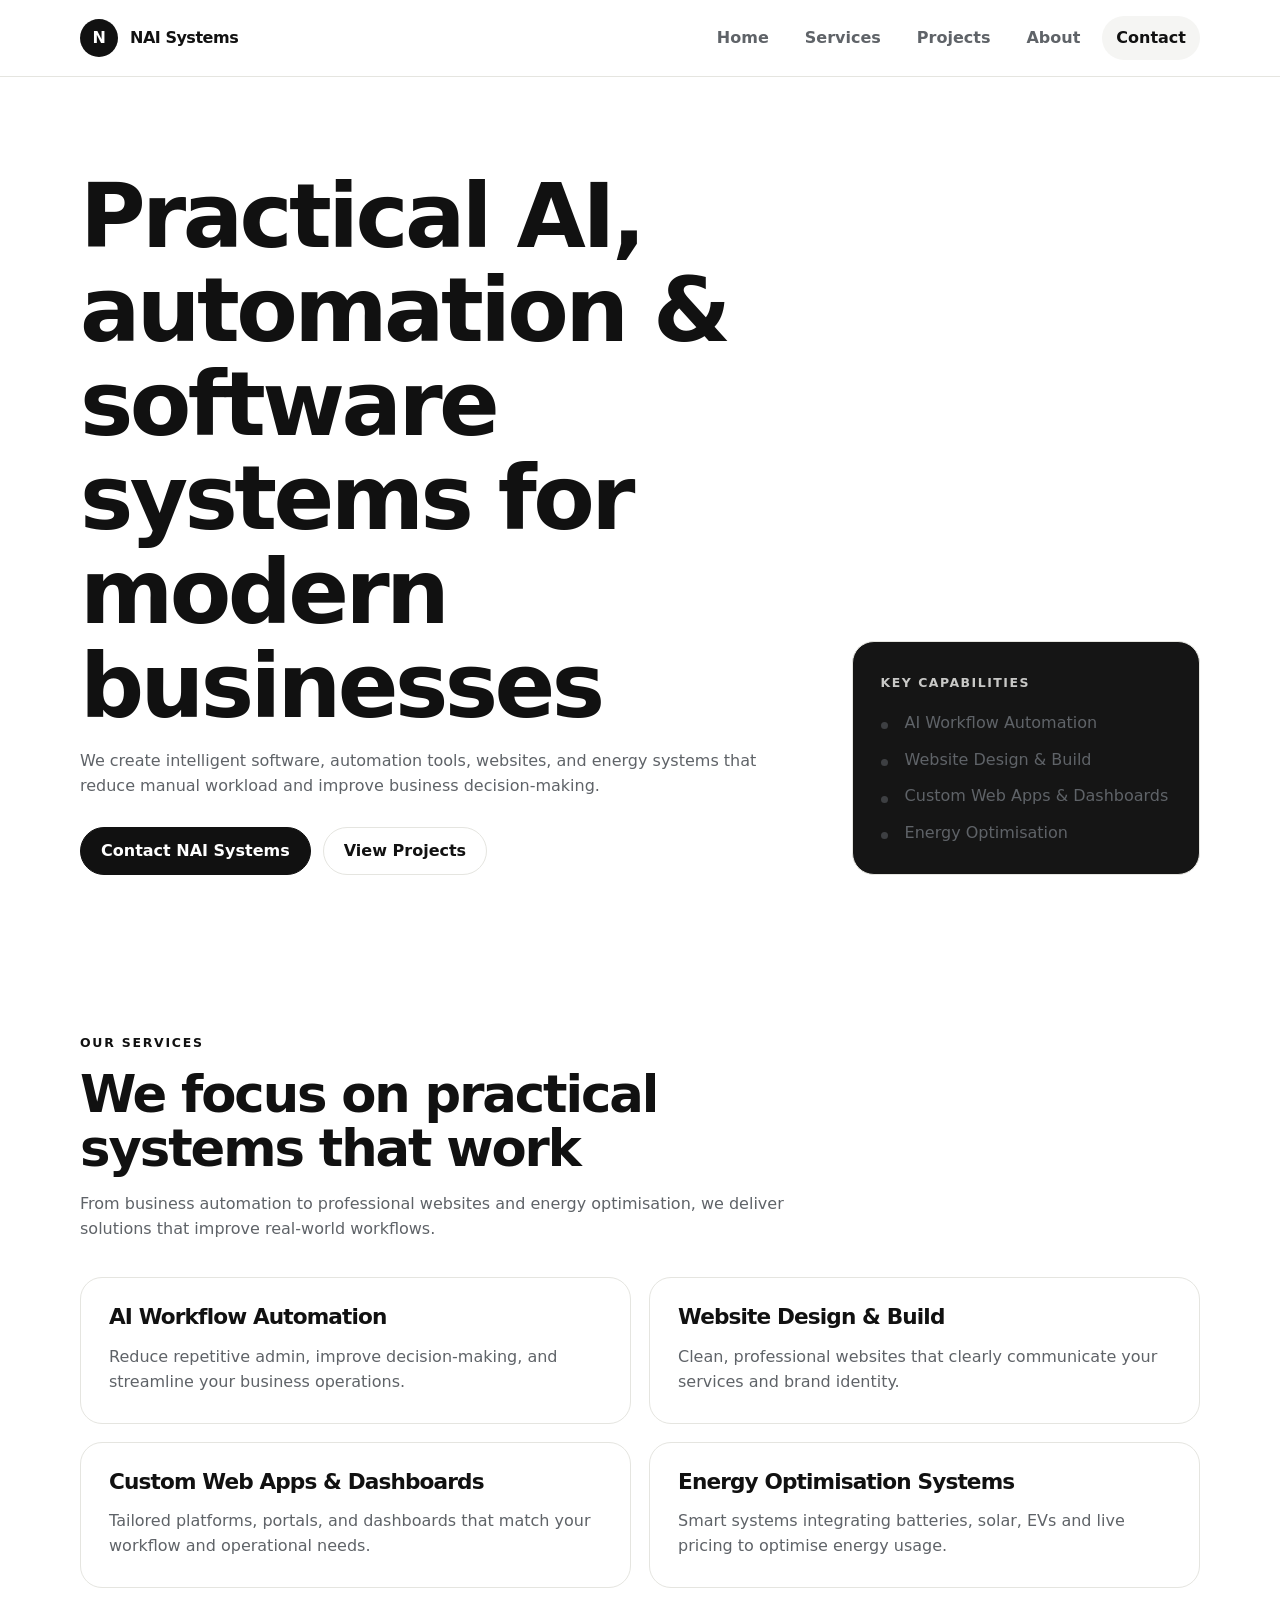
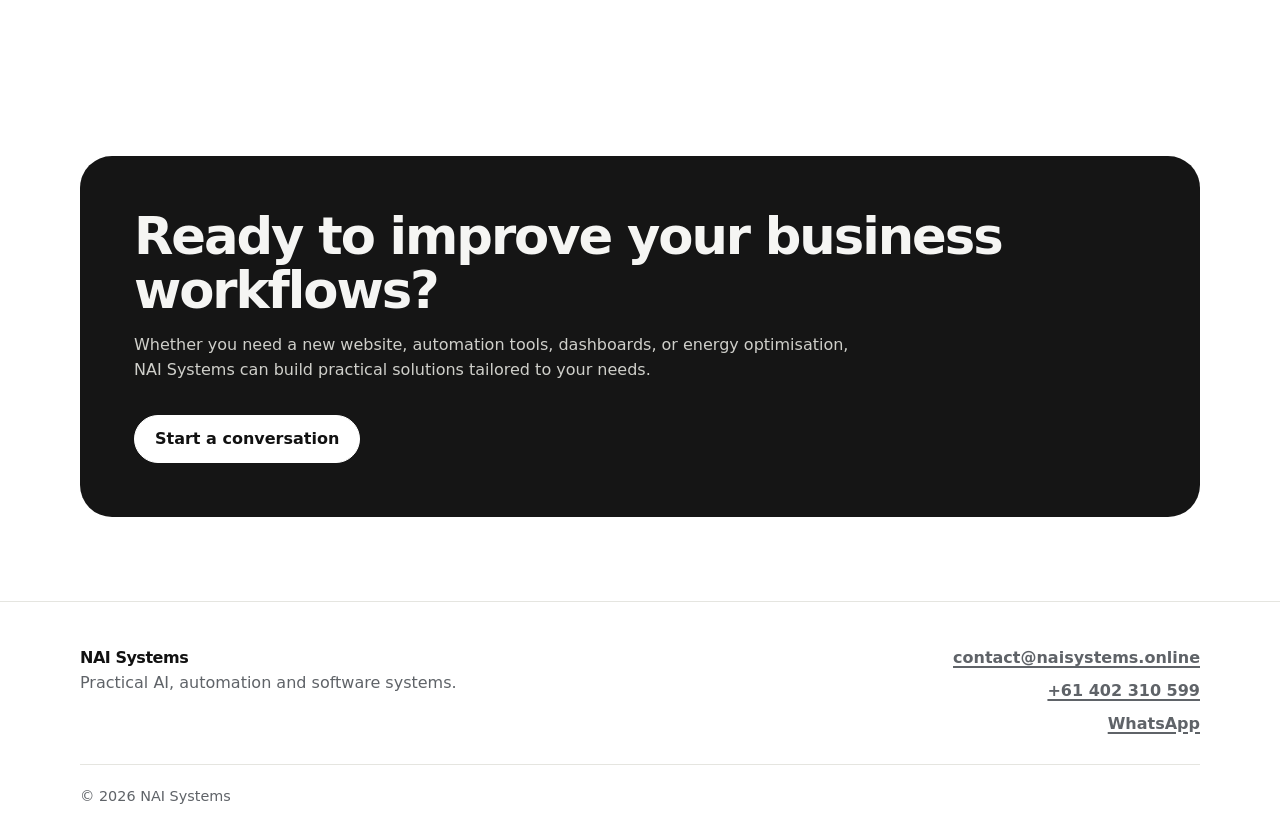
==== index.html @ bb208ed7 "Fix mobile nav and homepage layout polish" ====
<!doctype html>
<html lang="en">
<head>
  <meta charset="utf-8">
  <meta name="viewport" content="width=device-width, initial-scale=1">
  <title>NAI Systems | Practical AI, Automation & Software</title>
  <meta name="description" content="NAI Systems builds practical AI, automation, websites, software and energy systems for modern businesses.">
  <link rel="stylesheet" href="css/styles.css">
</head>
<body>
<header class="site-header">
  <div class="container nav-wrap">
    <a class="brand" href="index.html" aria-label="NAI Systems home">
      <span class="brand-mark">N</span>
      <span class="brand-text">NAI Systems</span>
    </a>

    <button class="nav-toggle" aria-label="Toggle navigation" onclick="document.body.classList.toggle('nav-open')">
      <span></span><span></span><span></span>
    </button>

    <nav class="site-nav" aria-label="Primary navigation">
      <a href="index.html">Home</a>
      <a href="services.html">Services</a>
      <a href="projects.html">Projects</a>
      <a href="about.html">About</a>
      <a class="nav-cta" href="contact.html">Contact</a>
    </nav>
  </div>
</header>

<main>
  <!-- Hero Section -->
  <section class="hero">
    <div class="container hero-grid">
      <div class="hero-copy">
        <h1>Practical AI, automation & software systems for modern businesses</h1>
        <p>We create intelligent software, automation tools, websites, and energy systems that reduce manual workload and improve business decision-making.</p>
        <div class="hero-actions">
          <a class="button primary" href="contact.html">Contact NAI Systems</a>
          <a class="button secondary" href="projects.html">View Projects</a>
        </div>
      </div>
      <div class="hero-panel">
        <p class="panel-label">Key Capabilities</p>
        <ul class="signal-list">
          <li>AI Workflow Automation</li>
          <li>Website Design & Build</li>
          <li>Custom Web Apps & Dashboards</li>
          <li>Energy Optimisation</li>
        </ul>
      </div>
    </div>
  </section>

  <!-- Services Preview -->
  <section class="section">
    <div class="container">
      <div class="section-heading">
        <p class="eyebrow">Our Services</p>
        <h2>We focus on practical systems that work</h2>
        <p>From business automation to professional websites and energy optimisation, we deliver solutions that improve real-world workflows.</p>
      </div>

      <div class="card-grid home-services-grid">
        <article class="card">
          <h3>AI Workflow Automation</h3>
          <p>Reduce repetitive admin, improve decision-making, and streamline your business operations.</p>
        </article>
        <article class="card">
          <h3>Website Design & Build</h3>
          <p>Clean, professional websites that clearly communicate your services and brand identity.</p>
        </article>
        <article class="card">
          <h3>Custom Web Apps & Dashboards</h3>
          <p>Tailored platforms, portals, and dashboards that match your workflow and operational needs.</p>
        </article>
        <article class="card">
          <h3>Energy Optimisation Systems</h3>
          <p>Smart systems integrating batteries, solar, EVs and live pricing to optimise energy usage.</p>
        </article>
      </div>
    </div>
  </section>

  <!-- Call to Action -->
  <section class="cta">
    <div class="container cta-box">
      <h2>Ready to improve your business workflows?</h2>
      <p>Whether you need a new website, automation tools, dashboards, or energy optimisation, NAI Systems can build practical solutions tailored to your needs.</p>
      <a class="button primary" href="contact.html">Start a conversation</a>
    </div>
  </section>
</main>

<footer class="site-footer">
  <div class="container footer-grid">
    <div>
      <a class="footer-brand" href="index.html">NAI Systems</a>
      <p>Practical AI, automation and software systems.</p>
    </div>
    <div class="footer-links">
      <a href="mailto:contact@naisystems.online">contact@naisystems.online</a>
      <a href="tel:+61402310599">+61 402 310 599</a>
      <a href="https://wa.me/61402310599">WhatsApp</a>
    </div>
  </div>
  <div class="container footer-bottom">
    <span>© 2026 NAI Systems</span>
  </div>
</footer>
<script>
  document.addEventListener('click', function(event) {
    if (!event.target.closest('.site-header')) {
      document.body.classList.remove('nav-open');
    }
  });
</script>
</body>
</html>
---- css/styles.css ----
/* NAI Systems basic static website */

:root {
  --bg: #ffffff;
  --text: #111111;
  --muted: #5f6368;
  --soft: #f5f5f3;
  --line: #e5e5e0;
  --panel: #151515;
  --panel-text: #f5f5f3;
  --max: 1120px;
  --radius: 22px;
}

* {
  box-sizing: border-box;
}

html {
  scroll-behavior: smooth;
}

body {
  margin: 0;
  font-family: Inter, ui-sans-serif, system-ui, -apple-system, BlinkMacSystemFont, "Segoe UI", Arial, sans-serif;
  background: var(--bg);
  color: var(--text);
  line-height: 1.55;
}

a {
  color: inherit;
  text-decoration: none;
}

a:focus-visible,
button:focus-visible {
  outline: 3px solid var(--text);
  outline-offset: 3px;
}

p {
  margin: 0 0 1rem;
  color: var(--muted);
}

h1,
h2,
h3 {
  margin: 0 0 1rem;
  line-height: 1.05;
  letter-spacing: -0.04em;
}

h1 {
  font-size: clamp(2.65rem, 7vw, 5.6rem);
}

h2 {
  font-size: clamp(2rem, 4vw, 3.3rem);
}

h3 {
  font-size: 1.35rem;
}

ul,
ol {
  color: var(--muted);
}

.container {
  width: min(calc(100% - 40px), var(--max));
  margin: 0 auto;
}

.narrow {
  max-width: 850px;
}

.site-header {
  position: sticky;
  top: 0;
  z-index: 20;
  background: rgba(255, 255, 255, 0.86);
  backdrop-filter: blur(16px);
  border-bottom: 1px solid var(--line);
}

.nav-wrap {
  display: flex;
  min-height: 76px;
  align-items: center;
  justify-content: space-between;
  gap: 24px;
}

.brand,
.footer-brand {
  display: inline-flex;
  align-items: center;
  gap: 12px;
  font-weight: 750;
  letter-spacing: -0.03em;
}

.brand-mark {
  display: inline-grid;
  width: 38px;
  height: 38px;
  place-items: center;
  border-radius: 50%;
  background: #111;
  color: #fff;
  font-weight: 800;
}

.site-nav {
  display: flex;
  align-items: center;
  gap: 8px;
}

.site-nav a {
  padding: 10px 14px;
  color: var(--muted);
  font-weight: 600;
  border-radius: 999px;
}

.site-nav a:hover,
.site-nav .nav-cta {
  color: var(--text);
  background: var(--soft);
}

.nav-toggle {
  display: none;
  width: 44px;
  height: 44px;
  border: 1px solid var(--line);
  border-radius: 999px;
  background: #fff;
}

.nav-toggle span {
  display: block;
  width: 18px;
  height: 2px;
  margin: 4px auto;
  background: var(--text);
}

.hero {
  padding: 92px 0 74px;
}

.hero-grid {
  display: grid;
  grid-template-columns: minmax(0, 1.35fr) minmax(280px, 0.65fr);
  gap: 48px;
  align-items: end;
}

.hero-lead {
  max-width: 760px;
  font-size: clamp(1.1rem, 2vw, 1.35rem);
}

.eyebrow {
  margin-bottom: 1rem;
  color: var(--text);
  font-size: 0.78rem;
  font-weight: 800;
  letter-spacing: 0.14em;
  text-transform: uppercase;
}

.hero-actions,
.contact-actions {
  display: flex;
  flex-wrap: wrap;
  gap: 12px;
  margin-top: 28px;
}

.button {
  display: inline-flex;
  min-height: 48px;
  align-items: center;
  justify-content: center;
  padding: 0 20px;
  border: 1px solid var(--line);
  border-radius: 999px;
  font-weight: 750;
}

.button.primary {
  background: var(--text);
  color: #fff;
  border-color: var(--text);
}

.button.secondary {
  background: #fff;
  color: var(--text);
}

.hero-panel,
.contact-card,
.project-card,
.card {
  border: 1px solid var(--line);
  border-radius: var(--radius);
  background: #fff;
}

.hero-panel {
  padding: 28px;
  background: var(--panel);
  color: var(--panel-text);
}

.panel-label,
.tag {
  display: inline-flex;
  margin-bottom: 18px;
  color: inherit;
  font-size: 0.78rem;
  font-weight: 800;
  letter-spacing: 0.12em;
  text-transform: uppercase;
  opacity: 0.8;
}

.signal-list {
  display: grid;
  gap: 12px;
  margin: 0;
  padding: 0;
  list-style: none;
}

.signal-list li {
  position: relative;
  padding-left: 24px;
}

.signal-list li::before {
  content: "";
  position: absolute;
  top: 0.7em;
  left: 0;
  width: 7px;
  height: 7px;
  border-radius: 999px;
  background: currentColor;
  opacity: 0.55;
}

.section {
  padding: 84px 0;
}

.section.muted {
  background: var(--soft);
}

.section-heading {
  max-width: 760px;
  margin-bottom: 36px;
}

.card-grid {
  display: grid;
  gap: 18px;
}

.card-grid.three {
  grid-template-columns: repeat(3, minmax(0, 1fr));
}

.home-services-grid {
  grid-template-columns: repeat(2, minmax(0, 1fr));
}

.card {
  padding: 28px;
}

.card p {
  margin-bottom: 0;
}

.split {
  display: grid;
  grid-template-columns: minmax(0, 0.85fr) minmax(0, 1.15fr);
  gap: 56px;
  align-items: start;
}

.cta {
  padding: 84px 0;
}

.cta-box {
  padding: 54px;
  border-radius: calc(var(--radius) + 10px);
  background: var(--panel);
  color: var(--panel-text);
}

.cta-box p {
  max-width: 720px;
  color: #cfcfca;
}

.cta-box .button.primary {
  margin-top: 16px;
  background: #fff;
  color: #111;
  border-color: #fff;
}

.page-hero {
  padding: 86px 0 56px;
  border-bottom: 1px solid var(--line);
}

.page-hero p {
  font-size: 1.15rem;
}

.service-list {
  display: grid;
  gap: 22px;
}

.service-item {
  display: grid;
  grid-template-columns: minmax(0, 0.9fr) minmax(0, 1.1fr);
  gap: 32px;
  padding: 34px 0;
  border-bottom: 1px solid var(--line);
}

.service-item:first-child {
  padding-top: 0;
}

.service-item ul {
  margin-top: 0;
}

.steps {
  display: grid;
  gap: 10px;
  margin-top: 26px;
  padding-left: 22px;
}

.project-grid,
.contact-grid {
  display: grid;
  grid-template-columns: repeat(2, minmax(0, 1fr));
  gap: 22px;
}

.project-card,
.contact-card {
  padding: 32px;
}

.project-card .tag {
  padding: 7px 10px;
  border: 1px solid var(--line);
  border-radius: 999px;
  color: var(--muted);
  opacity: 1;
}

.contact-list {
  display: grid;
  gap: 18px;
  margin: 30px 0 0;
}

.contact-list div {
  padding-top: 18px;
  border-top: 1px solid var(--line);
}

.contact-list dt {
  color: var(--muted);
  font-size: 0.85rem;
  font-weight: 800;
  text-transform: uppercase;
  letter-spacing: 0.08em;
}

.contact-list dd {
  margin: 4px 0 0;
  font-weight: 700;
}

.contact-list a,
.footer-links a {
  text-decoration: underline;
  text-decoration-thickness: 1.5px;
  text-underline-offset: 0.18em;
}

.contact-list a:hover,
.contact-list a:focus-visible,
.footer-links a:hover,
.footer-links a:focus-visible {
  color: var(--text);
}

.site-footer {
  padding: 44px 0 24px;
  border-top: 1px solid var(--line);
  background: #fff;
}

.footer-grid {
  display: flex;
  justify-content: space-between;
  gap: 28px;
}

.footer-links {
  display: grid;
  gap: 8px;
  text-align: right;
  color: var(--muted);
  font-weight: 650;
}

.footer-bottom {
  margin-top: 28px;
  padding-top: 20px;
  border-top: 1px solid var(--line);
  color: var(--muted);
  font-size: 0.9rem;
}

@media (max-width: 820px) {
  .nav-toggle {
    display: block;
  }

  .site-nav {
    position: absolute;
    top: 76px;
    left: 20px;
    right: 20px;
    display: none;
    flex-direction: column;
    align-items: stretch;
    padding: 14px;
    border: 1px solid var(--line);
    border-radius: 18px;
    background: #fff;
    box-shadow: 0 20px 60px rgba(0, 0, 0, 0.08);
  }

  .nav-open .site-nav {
    display: flex;
  }

  .hero {
    padding-top: 64px;
  }

  .hero-grid,
  .split,
  .service-item,
  .project-grid,
  .contact-grid {
    grid-template-columns: 1fr;
  }

  .card-grid.three {
    grid-template-columns: 1fr;
  }

  .home-services-grid {
    grid-template-columns: 1fr;
  }

  .section,
  .cta {
    padding: 58px 0;
  }

  .cta-box {
    padding: 34px 24px;
  }

  .footer-grid {
    flex-direction: column;
  }

  .footer-links {
    text-align: left;
  }
}

@media (max-width: 520px) {
  .container {
    width: min(calc(100% - 28px), var(--max));
  }

  .brand-text {
    font-size: 1rem;
  }

  .button {
    width: 100%;
  }

  .hero-actions,
  .contact-actions {
    width: 100%;
  }
}
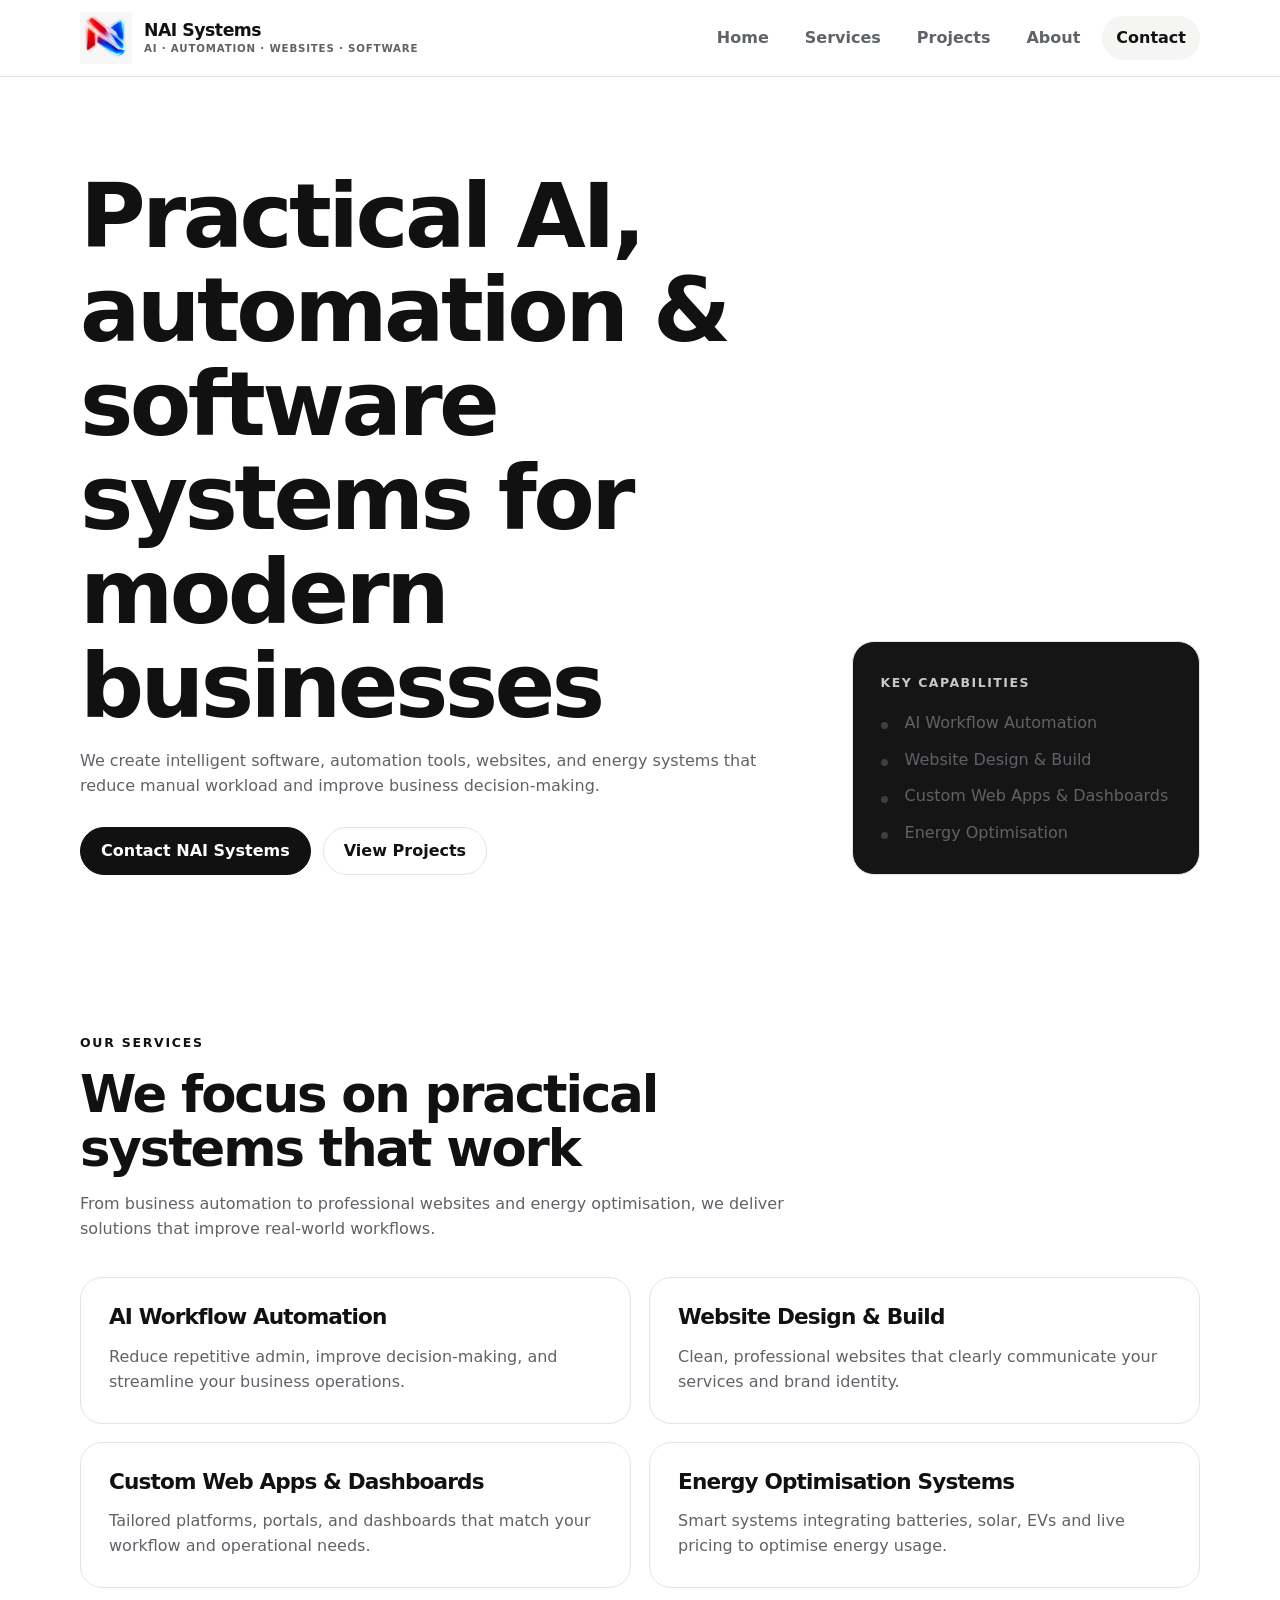
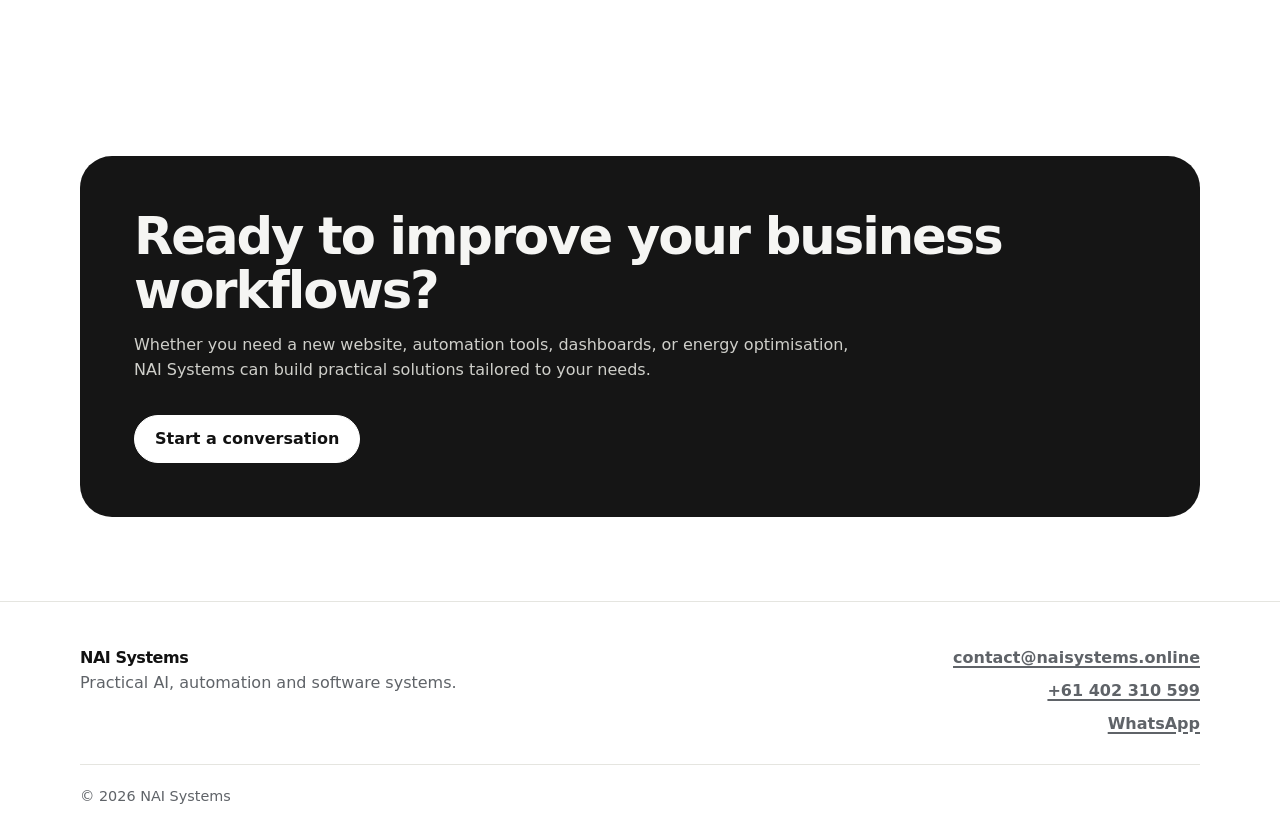
==== commit b82cf347: "Add real logo and site metadata assets" ====
--- a/index.html
+++ b/index.html
@@ -6,13 +6,23 @@
   <title>NAI Systems | Practical AI, Automation & Software</title>
   <meta name="description" content="NAI Systems builds practical AI, automation, websites, software and energy systems for modern businesses.">
   <link rel="stylesheet" href="css/styles.css">
+  <link rel="icon" href="assets/favicon.ico">
+  <link rel="apple-touch-icon" href="assets/apple-touch-icon.png">
+  <meta property="og:title" content="NAI Systems">
+  <meta property="og:description" content="Practical AI, automation, websites and software systems for modern businesses.">
+  <meta property="og:image" content="https://www.naisystems.online/assets/nai-social-preview-1200x630.png">
+  <meta property="og:url" content="https://www.naisystems.online">
+  <meta property="og:type" content="website">
 </head>
 <body>
 <header class="site-header">
   <div class="container nav-wrap">
     <a class="brand" href="index.html" aria-label="NAI Systems home">
-      <span class="brand-mark">N</span>
-      <span class="brand-text">NAI Systems</span>
+      <img class="brand-icon" src="assets/nai-logo-transparent.png" alt="">
+      <span class="brand-text-wrap">
+        <span class="brand-name">NAI Systems</span>
+        <span class="brand-tagline">AI · Automation · Websites · Software</span>
+      </span>
     </a>
 
     <button class="nav-toggle" aria-label="Toggle navigation" onclick="document.body.classList.toggle('nav-open')">
--- a/css/styles.css
+++ b/css/styles.css
@@ -100,19 +100,43 @@
   display: inline-flex;
   align-items: center;
   gap: 12px;
+  letter-spacing: -0.03em;
+}
+
+.brand {
+  flex-shrink: 0;
+}
+
+.brand-icon {
+  display: block;
+  width: 52px;
+  height: auto;
+  flex: 0 0 auto;
+}
+
+.brand-text-wrap {
+  display: flex;
+  flex-direction: column;
+  gap: 2px;
+}
+
+.brand-name {
+  font-size: 1.08rem;
+  font-weight: 800;
+  line-height: 1;
+}
+
+.brand-tagline {
+  color: var(--muted);
+  font-size: 0.64rem;
+  font-weight: 700;
+  letter-spacing: 0.08em;
+  line-height: 1.2;
+  text-transform: uppercase;
+}
+
+.footer-brand {
   font-weight: 750;
-  letter-spacing: -0.03em;
-}
-
-.brand-mark {
-  display: inline-grid;
-  width: 38px;
-  height: 38px;
-  place-items: center;
-  border-radius: 50%;
-  background: #111;
-  color: #fff;
-  font-weight: 800;
 }
 
 .site-nav {
@@ -512,8 +536,12 @@
     width: min(calc(100% - 28px), var(--max));
   }
 
-  .brand-text {
-    font-size: 1rem;
+  .brand-icon {
+    width: 44px;
+  }
+
+  .brand-tagline {
+    display: none;
   }
 
   .button {
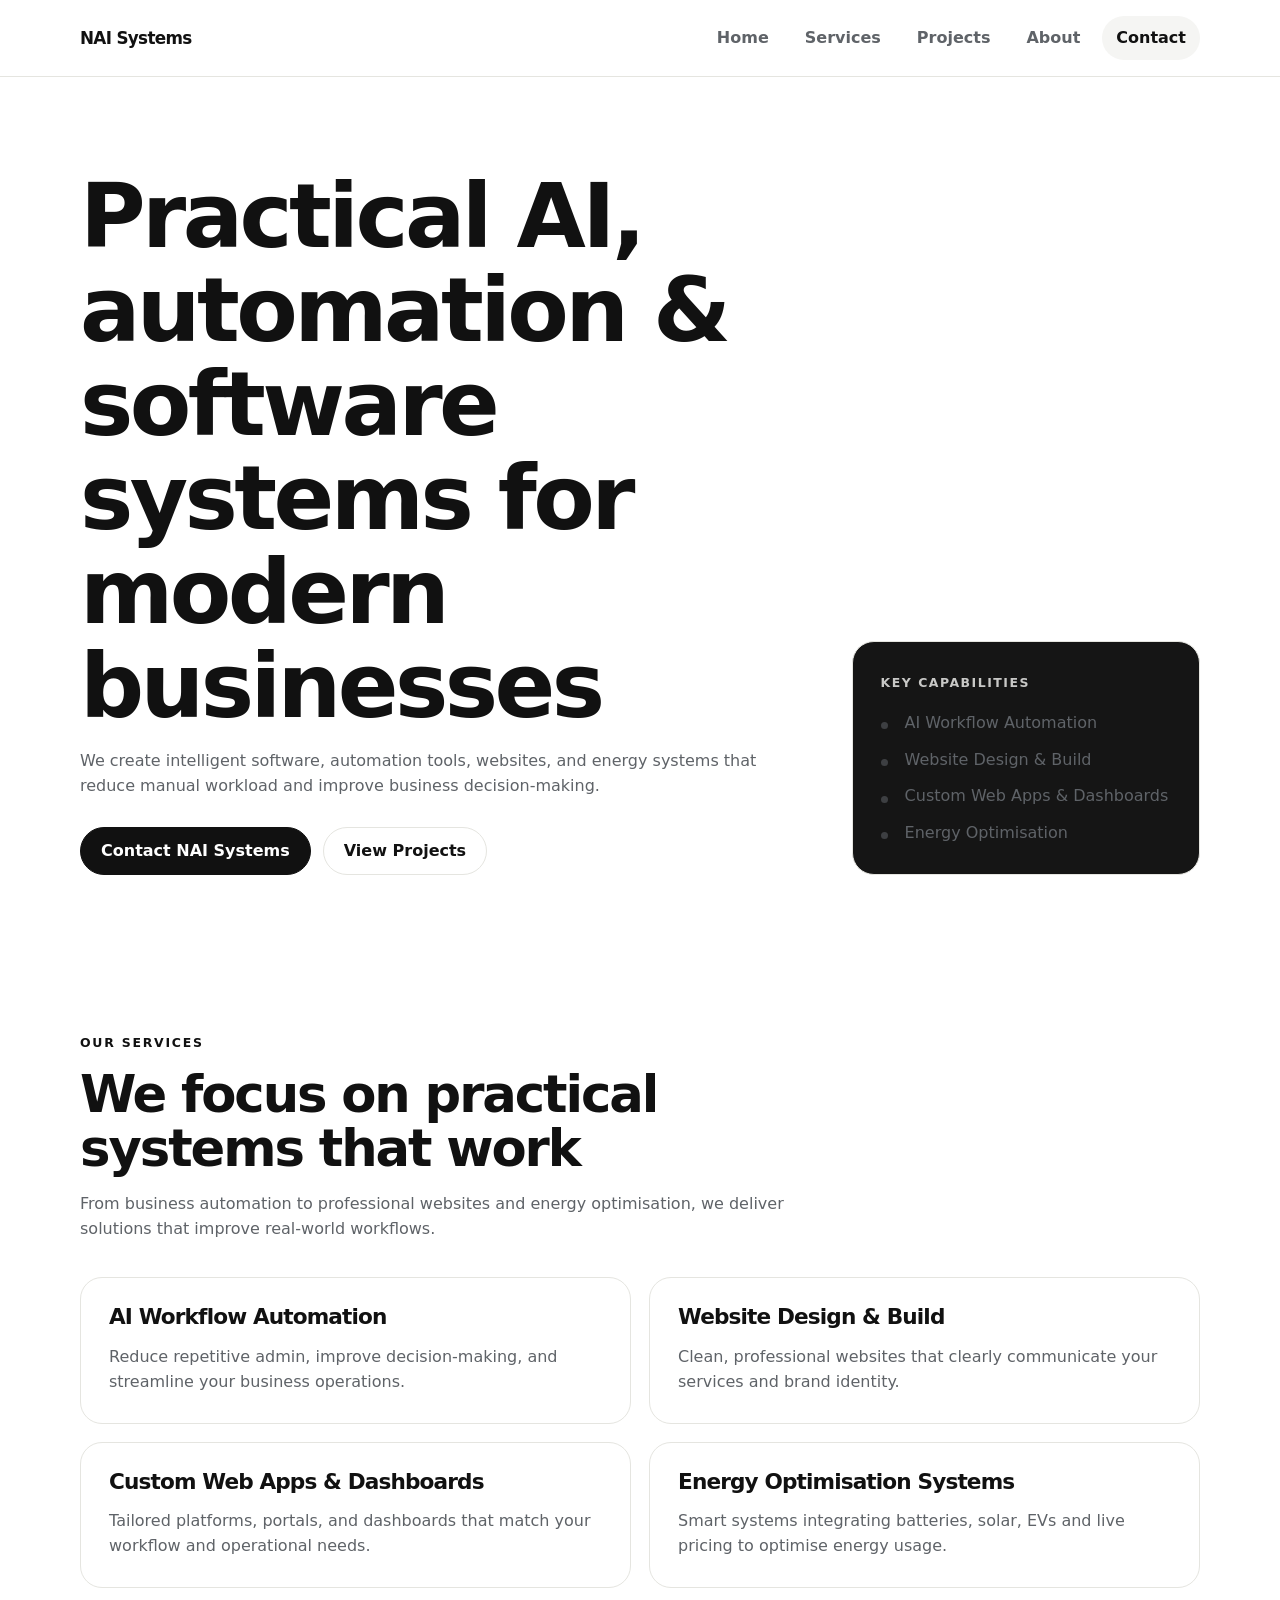
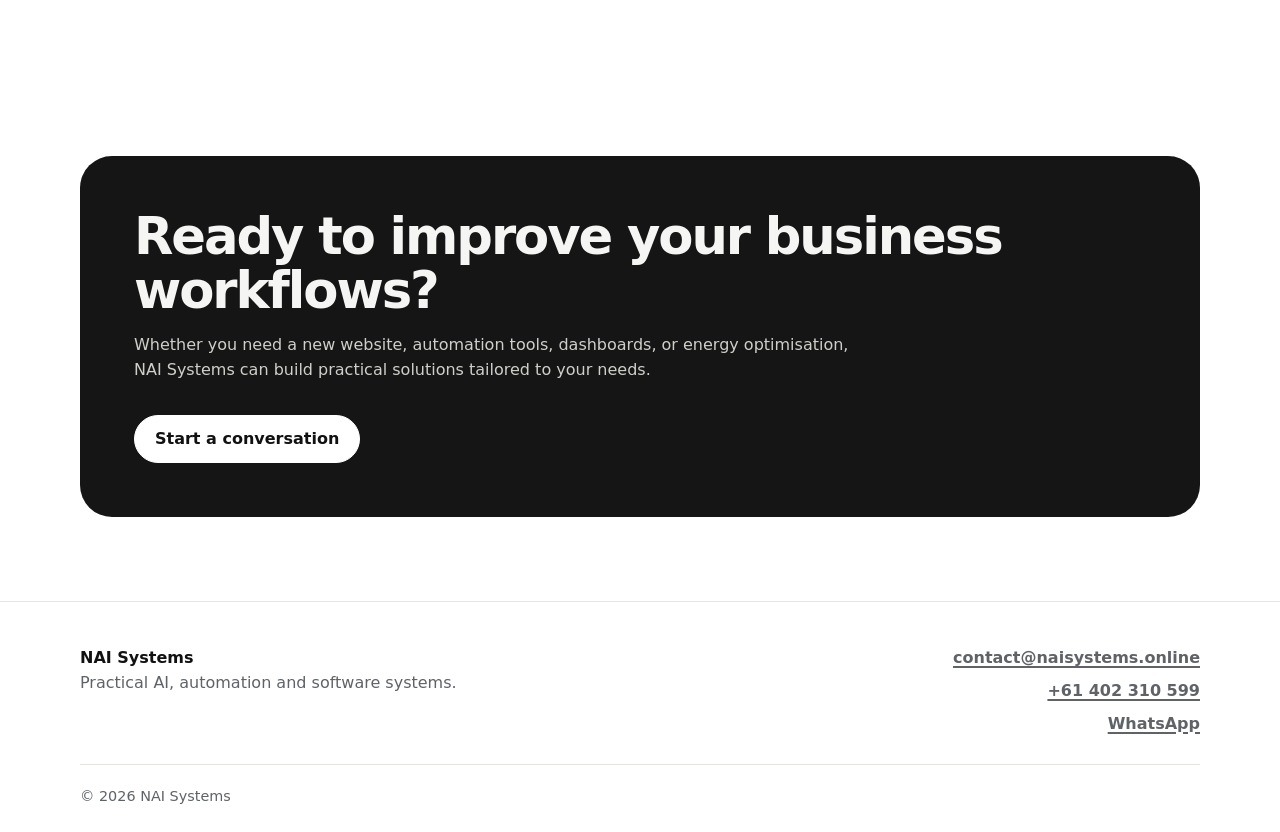
==== commit 7db89344: "Revert header to text-only brand" ====
--- a/index.html
+++ b/index.html
@@ -18,11 +18,7 @@
 <header class="site-header">
   <div class="container nav-wrap">
     <a class="brand" href="index.html" aria-label="NAI Systems home">
-      <img class="brand-icon" src="assets/nai-logo-transparent.png" alt="">
-      <span class="brand-text-wrap">
-        <span class="brand-name">NAI Systems</span>
-        <span class="brand-tagline">AI · Automation · Websites · Software</span>
-      </span>
+      <span class="brand-name">NAI Systems</span>
     </a>
 
     <button class="nav-toggle" aria-label="Toggle navigation" onclick="document.body.classList.toggle('nav-open')">
--- a/css/styles.css
+++ b/css/styles.css
@@ -100,39 +100,19 @@
   display: inline-flex;
   align-items: center;
   gap: 12px;
-  letter-spacing: -0.03em;
 }
 
 .brand {
-  flex-shrink: 0;
-}
-
-.brand-icon {
-  display: block;
-  width: 52px;
-  height: auto;
-  flex: 0 0 auto;
-}
-
-.brand-text-wrap {
-  display: flex;
-  flex-direction: column;
-  gap: 2px;
+  display: inline-flex;
+  align-items: center;
+  color: #111;
+  font-size: 1.05rem;
+  font-weight: 850;
+  letter-spacing: -0.04em;
 }
 
 .brand-name {
-  font-size: 1.08rem;
-  font-weight: 800;
-  line-height: 1;
-}
-
-.brand-tagline {
-  color: var(--muted);
-  font-size: 0.64rem;
-  font-weight: 700;
-  letter-spacing: 0.08em;
-  line-height: 1.2;
-  text-transform: uppercase;
+  white-space: nowrap;
 }
 
 .footer-brand {
@@ -536,14 +516,6 @@
     width: min(calc(100% - 28px), var(--max));
   }
 
-  .brand-icon {
-    width: 44px;
-  }
-
-  .brand-tagline {
-    display: none;
-  }
-
   .button {
     width: 100%;
   }
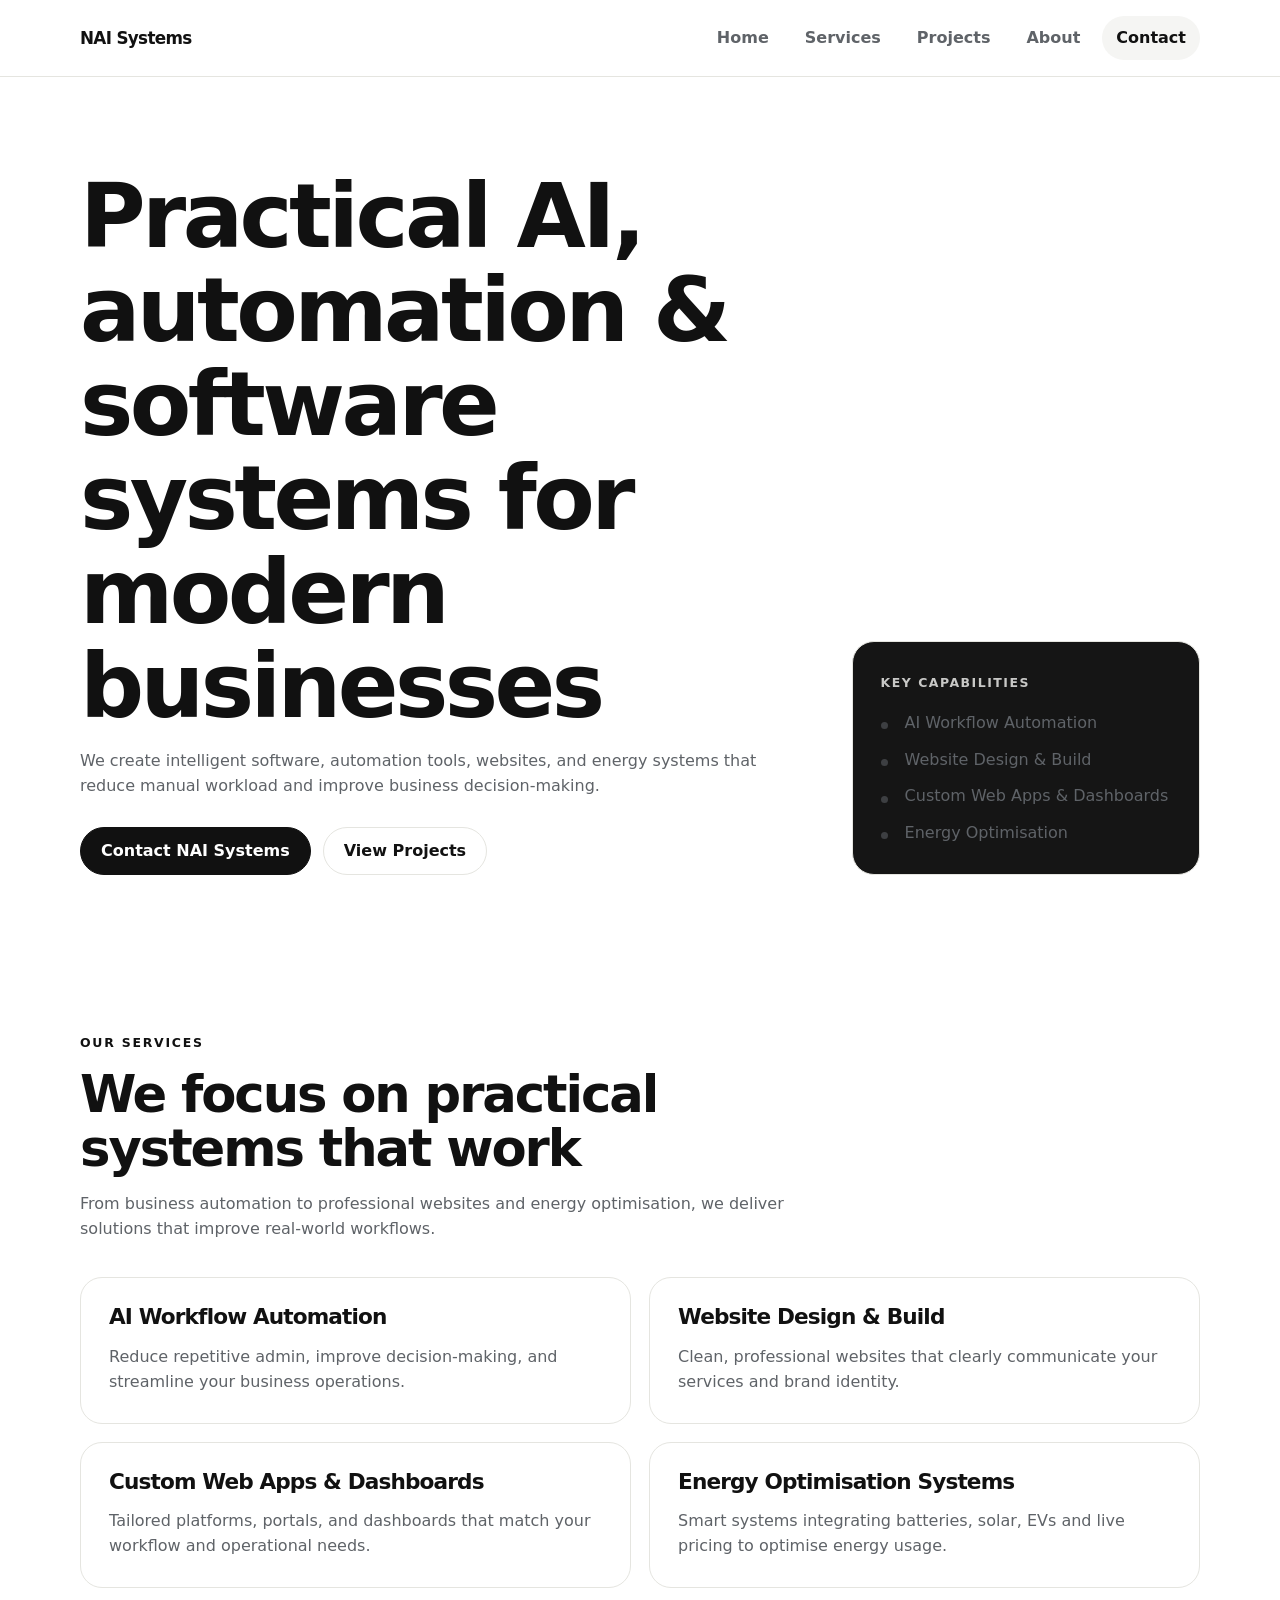
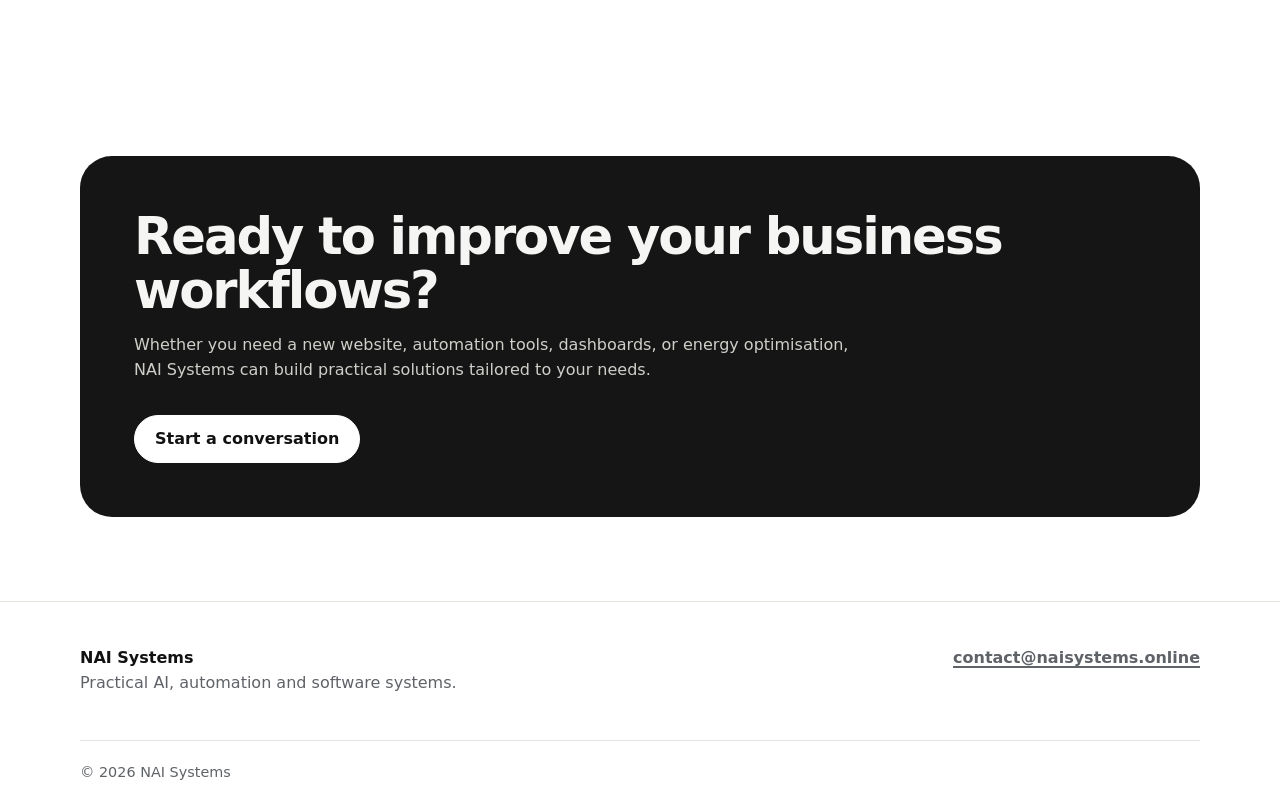
==== commit e504ccb6: "Remove phone and WhatsApp contact links" ====
--- a/index.html
+++ b/index.html
@@ -107,8 +107,6 @@
     </div>
     <div class="footer-links">
       <a href="mailto:contact@naisystems.online">contact@naisystems.online</a>
-      <a href="tel:+61402310599">+61 402 310 599</a>
-      <a href="https://wa.me/61402310599">WhatsApp</a>
     </div>
   </div>
   <div class="container footer-bottom">
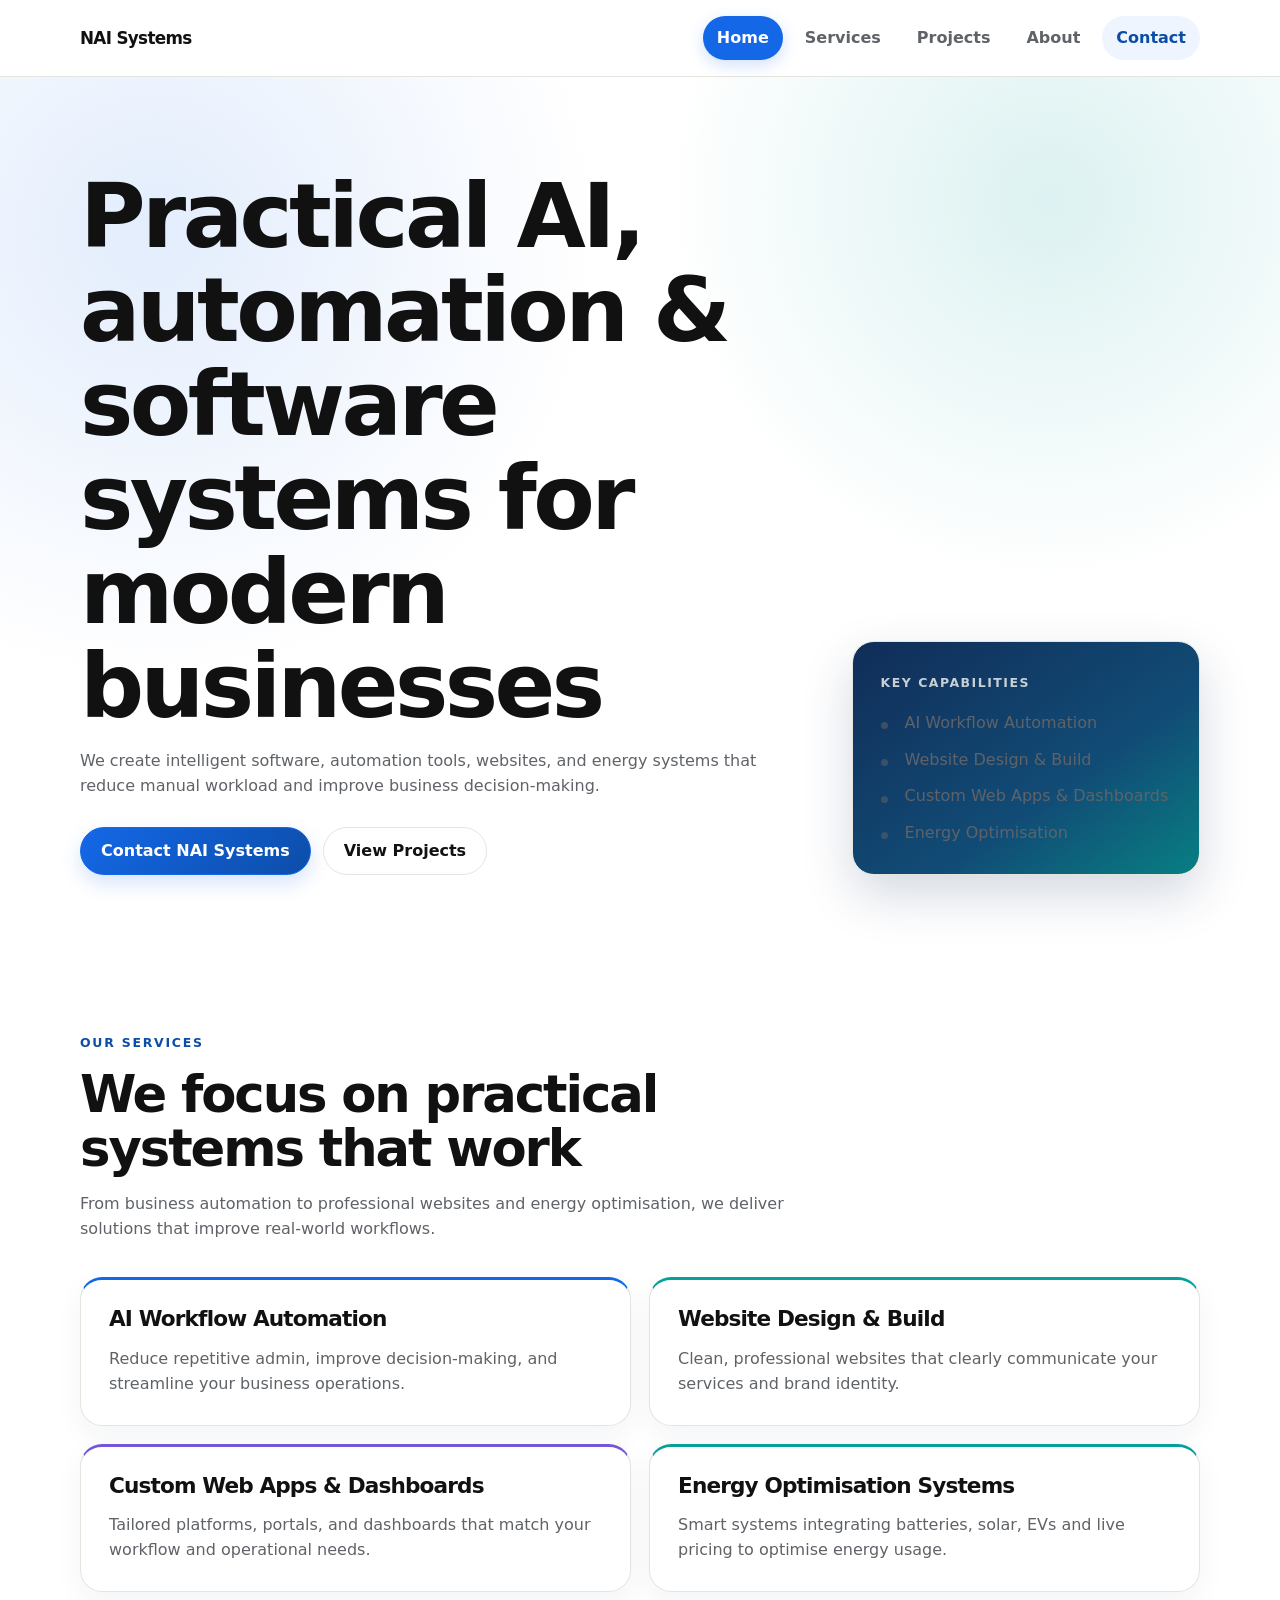
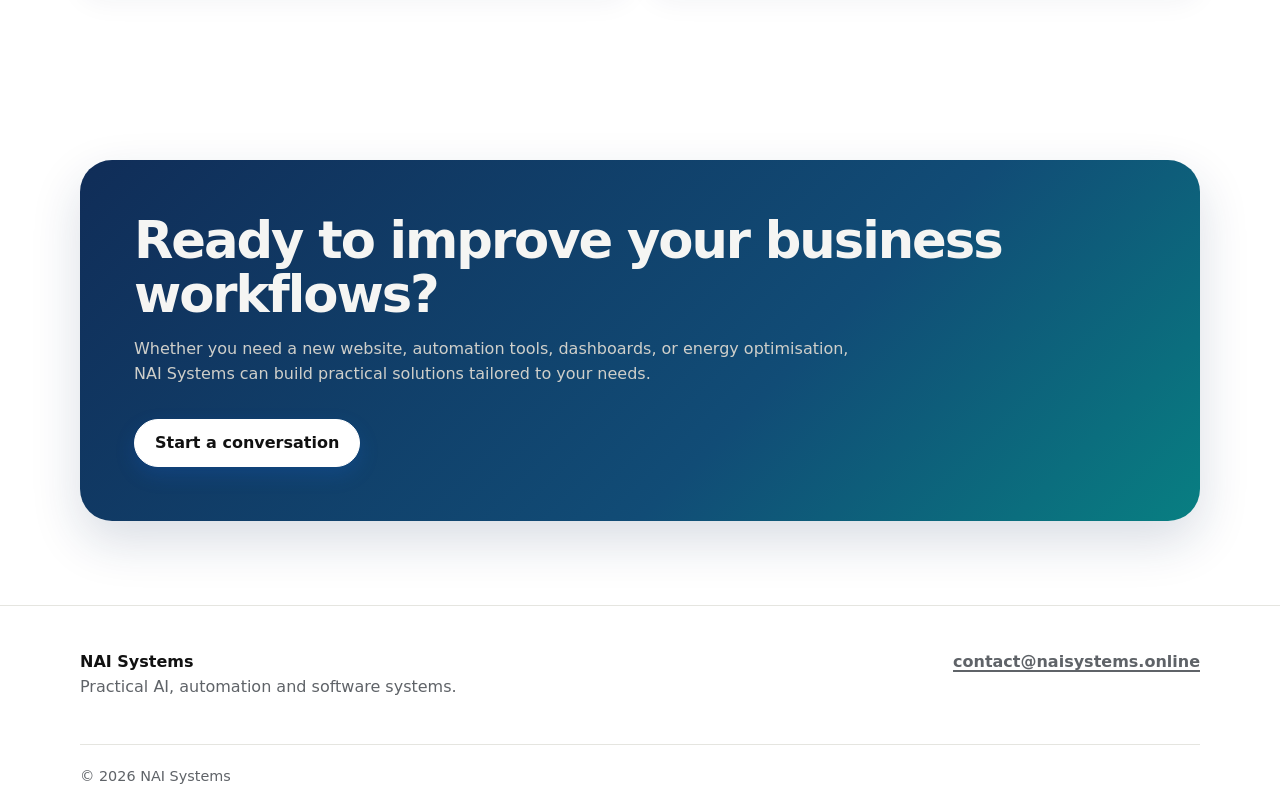
==== commit 193f3912: "Add website color accents and active navigation states" ====
--- a/index.html
+++ b/index.html
@@ -26,7 +26,7 @@
     </button>
 
     <nav class="site-nav" aria-label="Primary navigation">
-      <a href="index.html">Home</a>
+      <a href="index.html" aria-current="page">Home</a>
       <a href="services.html">Services</a>
       <a href="projects.html">Projects</a>
       <a href="about.html">About</a>
--- a/css/styles.css
+++ b/css/styles.css
@@ -6,7 +6,13 @@
   --muted: #5f6368;
   --soft: #f5f5f3;
   --line: #e5e5e0;
-  --panel: #151515;
+  --accent: #1468e8;
+  --accent-dark: #0c4da8;
+  --accent-soft: #eef5ff;
+  --teal: #079f9b;
+  --teal-soft: #eafaf8;
+  --violet: #7356d9;
+  --panel: #102d58;
   --panel-text: #f5f5f3;
   --max: 1120px;
   --radius: 22px;
@@ -35,7 +41,7 @@
 
 a:focus-visible,
 button:focus-visible {
-  outline: 3px solid var(--text);
+  outline: 3px solid var(--accent);
   outline-offset: 3px;
 }
 
@@ -133,9 +139,20 @@
 }
 
 .site-nav a:hover,
-.site-nav .nav-cta {
+.site-nav a:focus-visible {
   color: var(--text);
   background: var(--soft);
+}
+
+.site-nav .nav-cta {
+  color: var(--accent-dark);
+  background: var(--accent-soft);
+}
+
+.site-nav a[aria-current="page"] {
+  color: #fff;
+  background: var(--accent);
+  box-shadow: 0 5px 16px rgba(20, 104, 232, 0.2);
 }
 
 .nav-toggle {
@@ -157,6 +174,9 @@
 
 .hero {
   padding: 92px 0 74px;
+  background:
+    radial-gradient(circle at 82% 14%, rgba(7, 159, 155, 0.14), transparent 24rem),
+    radial-gradient(circle at 12% 18%, rgba(20, 104, 232, 0.12), transparent 28rem);
 }
 
 .hero-grid {
@@ -173,7 +193,7 @@
 
 .eyebrow {
   margin-bottom: 1rem;
-  color: var(--text);
+  color: var(--accent-dark);
   font-size: 0.78rem;
   font-weight: 800;
   letter-spacing: 0.14em;
@@ -200,14 +220,19 @@
 }
 
 .button.primary {
-  background: var(--text);
+  background: linear-gradient(135deg, var(--accent), var(--accent-dark));
   color: #fff;
-  border-color: var(--text);
+  border-color: var(--accent);
+  box-shadow: 0 8px 20px rgba(20, 104, 232, 0.18);
 }
 
 .button.secondary {
   background: #fff;
   color: var(--text);
+}
+
+.button:hover {
+  transform: translateY(-1px);
 }
 
 .hero-panel,
@@ -221,8 +246,9 @@
 
 .hero-panel {
   padding: 28px;
-  background: var(--panel);
+  background: linear-gradient(145deg, var(--panel), #114c76 62%, #087f82);
   color: var(--panel-text);
+  box-shadow: 0 20px 50px rgba(16, 45, 88, 0.18);
 }
 
 .panel-label,
@@ -267,7 +293,7 @@
 }
 
 .section.muted {
-  background: var(--soft);
+  background: linear-gradient(135deg, var(--accent-soft), var(--teal-soft));
 }
 
 .section-heading {
@@ -290,6 +316,16 @@
 
 .card {
   padding: 28px;
+  border-top: 3px solid var(--accent);
+  box-shadow: 0 10px 28px rgba(16, 45, 88, 0.05);
+}
+
+.card:nth-child(2n) {
+  border-top-color: var(--teal);
+}
+
+.card:nth-child(3n) {
+  border-top-color: var(--violet);
 }
 
 .card p {
@@ -310,8 +346,9 @@
 .cta-box {
   padding: 54px;
   border-radius: calc(var(--radius) + 10px);
-  background: var(--panel);
+  background: linear-gradient(135deg, var(--panel), #114c76 62%, #087f82);
   color: var(--panel-text);
+  box-shadow: 0 20px 50px rgba(16, 45, 88, 0.16);
 }
 
 .cta-box p {
@@ -329,6 +366,9 @@
 .page-hero {
   padding: 86px 0 56px;
   border-bottom: 1px solid var(--line);
+  background:
+    radial-gradient(circle at 82% 12%, rgba(7, 159, 155, 0.13), transparent 22rem),
+    linear-gradient(135deg, var(--accent-soft), #fff 68%);
 }
 
 .page-hero p {
@@ -373,13 +413,15 @@
 .project-card,
 .contact-card {
   padding: 32px;
+  box-shadow: 0 10px 28px rgba(16, 45, 88, 0.05);
 }
 
 .project-card .tag {
   padding: 7px 10px;
   border: 1px solid var(--line);
   border-radius: 999px;
-  color: var(--muted);
+  color: var(--accent-dark);
+  background: var(--accent-soft);
   opacity: 1;
 }
 
@@ -419,6 +461,20 @@
 .footer-links a:hover,
 .footer-links a:focus-visible {
   color: var(--text);
+}
+
+.project-card:nth-child(2n) .tag {
+  color: #08706e;
+  background: var(--teal-soft);
+}
+
+.contact-card:first-child {
+  border-top: 3px solid var(--accent);
+}
+
+.contact-card:last-child {
+  border-top: 3px solid var(--teal);
+  background: linear-gradient(145deg, #fff, var(--teal-soft));
 }
 
 .site-footer {
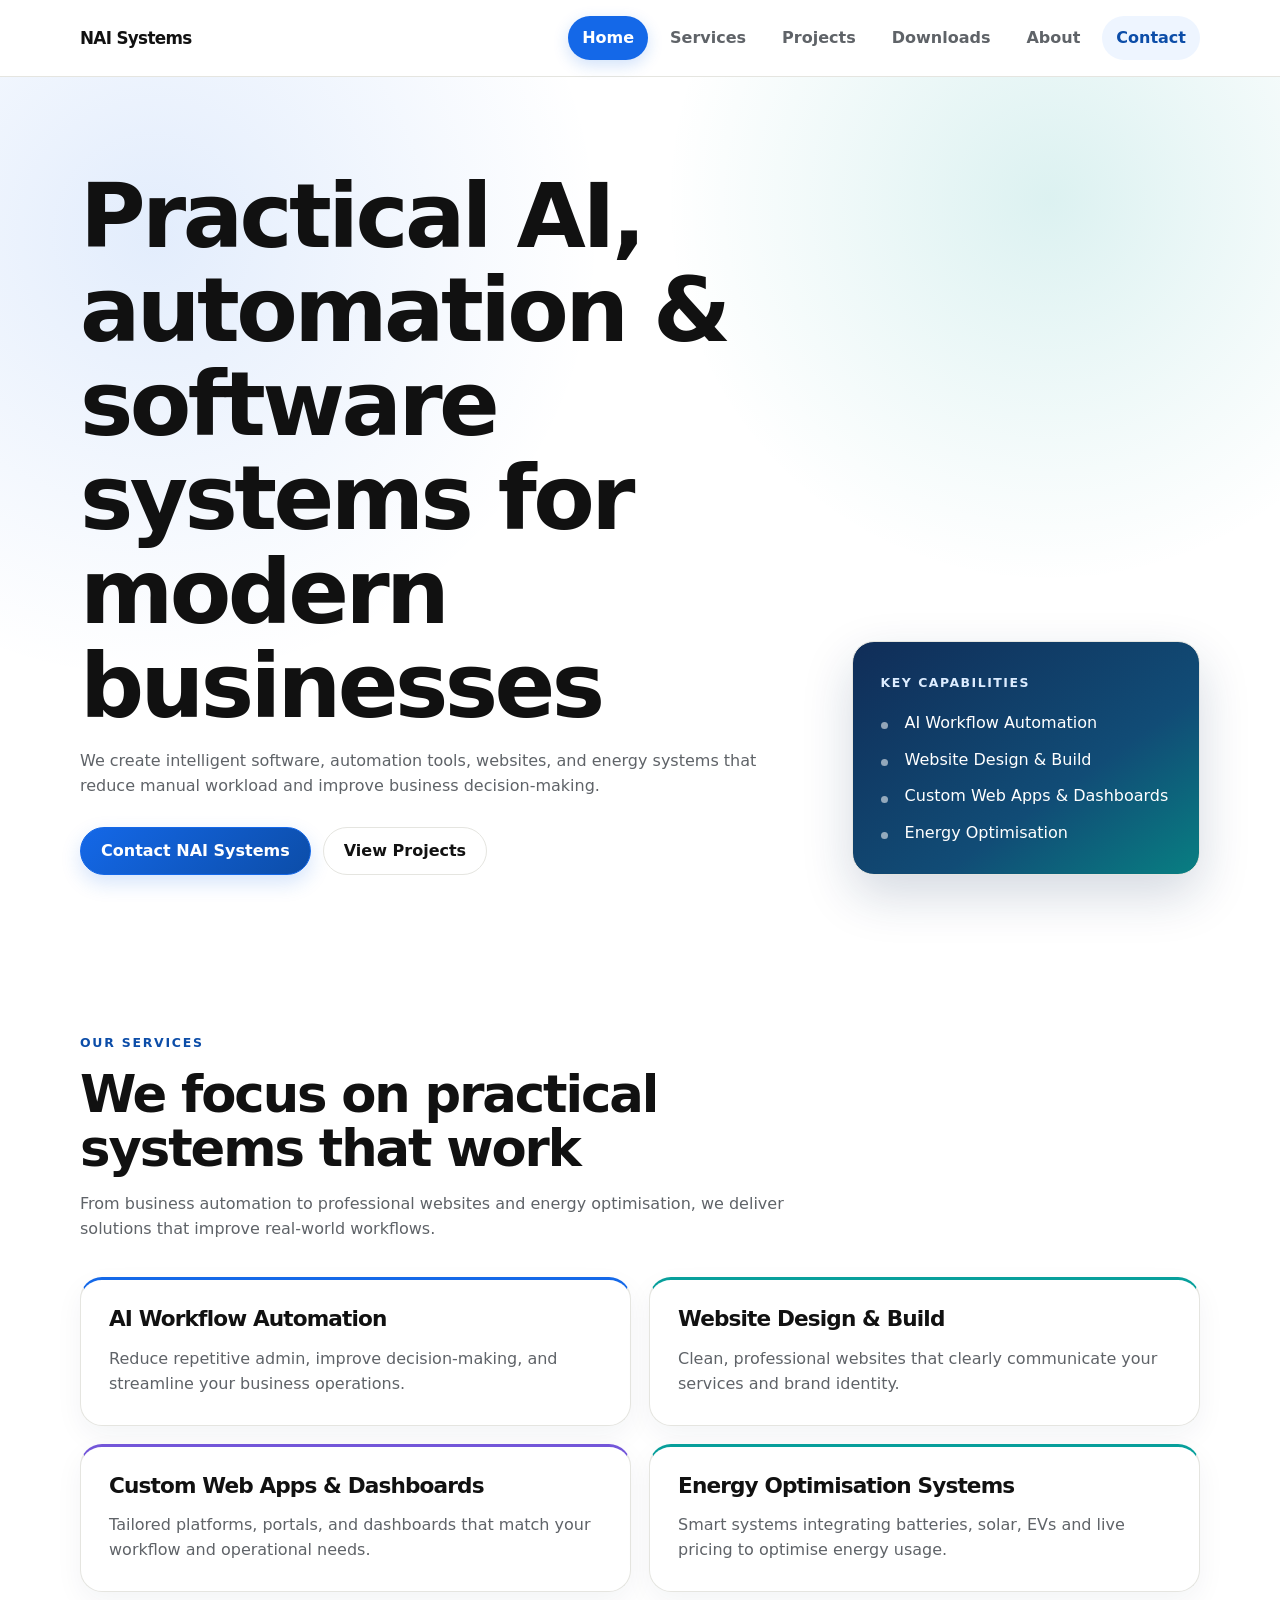
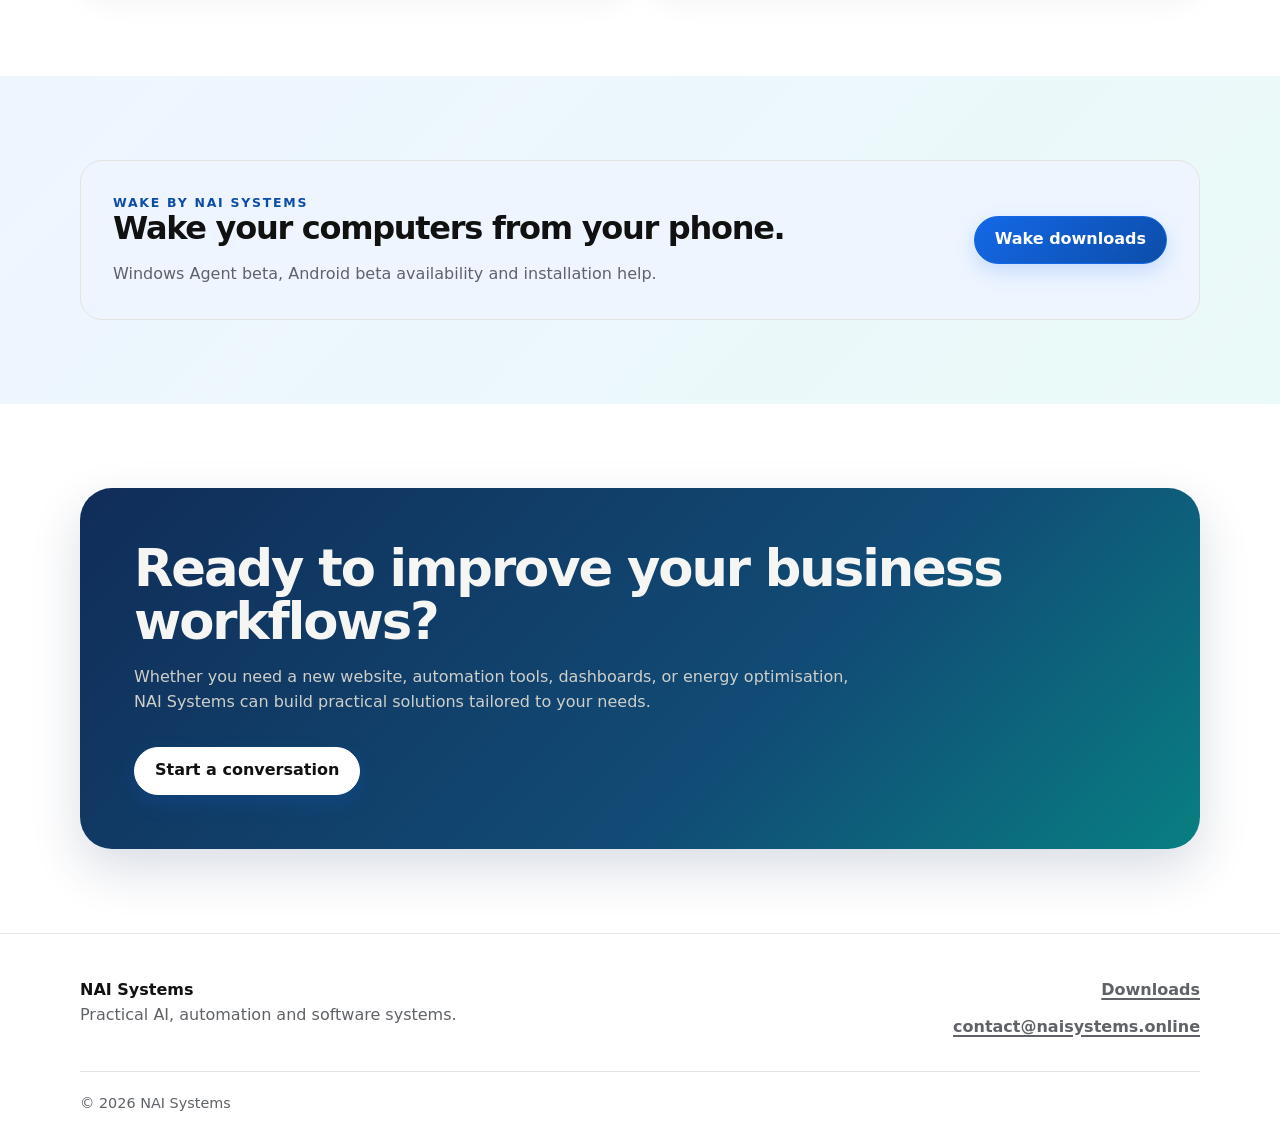
==== commit 9d4a7e3b: "Add verified Wake beta downloads and installation help" ====
--- a/index.html
+++ b/index.html
@@ -29,6 +29,7 @@
       <a href="index.html" aria-current="page">Home</a>
       <a href="services.html">Services</a>
       <a href="projects.html">Projects</a>
+      <a href="downloads.html">Downloads</a>
       <a href="about.html">About</a>
       <a class="nav-cta" href="contact.html">Contact</a>
     </nav>
@@ -89,6 +90,17 @@
     </div>
   </section>
 
+  <section class="section muted" aria-labelledby="wake-downloads-heading">
+    <div class="container wake-home-callout">
+      <div>
+        <p class="eyebrow">Wake by NAI Systems</p>
+        <h2 id="wake-downloads-heading">Wake your computers from your phone.</h2>
+        <p>Windows Agent beta, Android beta availability and installation help.</p>
+      </div>
+      <a class="button primary" href="downloads.html">Wake downloads</a>
+    </div>
+  </section>
+
   <!-- Call to Action -->
   <section class="cta">
     <div class="container cta-box">
@@ -106,6 +118,7 @@
       <p>Practical AI, automation and software systems.</p>
     </div>
     <div class="footer-links">
+      <a href="downloads.html">Downloads</a>
       <a href="mailto:contact@naisystems.online">contact@naisystems.online</a>
     </div>
   </div>
--- a/css/styles.css
+++ b/css/styles.css
@@ -251,6 +251,15 @@
   box-shadow: 0 20px 50px rgba(16, 45, 88, 0.18);
 }
 
+.hero-panel .signal-list {
+  color: #fff;
+}
+
+.hero-panel .panel-label {
+  color: #dcecff;
+  opacity: 1;
+}
+
 .panel-label,
 .tag {
   display: inline-flex;
@@ -364,14 +373,20 @@
 }
 
 .page-hero {
-  padding: 86px 0 56px;
+  padding: 68px 0 46px;
   border-bottom: 1px solid var(--line);
   background:
     radial-gradient(circle at 82% 12%, rgba(7, 159, 155, 0.13), transparent 22rem),
     linear-gradient(135deg, var(--accent-soft), #fff 68%);
 }
 
+.page-hero h1 {
+  max-width: 900px;
+  font-size: clamp(2.35rem, 5vw, 4.6rem);
+}
+
 .page-hero p {
+  max-width: 760px;
   font-size: 1.15rem;
 }
 
@@ -581,3 +596,108 @@
     width: 100%;
   }
 }
+
+/* Wake downloads: retain the shared website shell and product's Dawn identity. */
+.visually-hidden,
+.skip-link:not(:focus) {
+  position: absolute;
+  width: 1px;
+  height: 1px;
+  padding: 0;
+  overflow: hidden;
+  clip-path: inset(50%);
+  white-space: nowrap;
+}
+
+.skip-link:focus {
+  position: fixed;
+  top: 12px;
+  left: 16px;
+  z-index: 30;
+  padding: 12px 20px;
+  background: #fff;
+  color: var(--accent-dark);
+}
+
+.wake-hero {
+  padding: 52px 0;
+  color: #fff;
+  background: radial-gradient(ellipse at 12% 5%, #174d80, transparent 65%), #0d2341;
+}
+
+.wake-hero-layout {
+  display: grid;
+  grid-template-columns: minmax(0, 1.4fr) minmax(0, 1fr);
+  gap: 64px;
+  align-items: center;
+}
+
+.wake-hero .eyebrow,
+.wake-hero .text-link { color: #a8d8ff; }
+.wake-hero p { color: #d3dfed; max-width: 600px; }
+.wake-lockup { display: flex; gap: 16px; align-items: center; margin-bottom: 24px; }
+.wake-lockup h1 { font-size: clamp(3.5rem, 6vw, 4.6rem); margin-bottom: 2px; }
+.wake-lockup p { margin: 0; font-size: 1rem; }
+.wake-hero .wake-intro { color: #fff; font-size: 1.4rem; font-weight: 650; }
+.wake-beta-note { border-left: 1px solid #54708f; padding-left: 32px; }
+.wake-beta-note h2 { font-size: 1.5rem; letter-spacing: -0.025em; margin-top: 18px; }
+.wake-beta-note p:last-child { margin-bottom: 0; }
+.release-badge { display: inline-block; padding: 5px 10px; border-radius: 999px; background: var(--accent-soft); color: var(--accent-dark); font-size: 0.78rem; font-weight: 750; }
+.release-badge.pending { background: #fff4db; color: #77500a; }
+.download-grid,
+.installation-grid { display: grid; grid-template-columns: repeat(2, minmax(0, 1fr)); gap: 24px; }
+.downloads-section { padding: 52px 0; }
+.download-card { display: flex; flex-direction: column; padding: 28px; border: 1px solid var(--line); border-radius: var(--radius); background: #fff; box-shadow: 0 10px 28px #102d580a; }
+.download-card-heading { display: flex; flex-wrap: wrap; gap: 12px; justify-content: space-between; align-items: center; margin-bottom: 22px; }
+.platform-label { color: var(--muted); font-size: 0.85rem; font-weight: 750; }
+.download-card h3 { font-size: 1.75rem; }
+.release-details { margin: 4px 0 24px; }
+.release-details div { display: flex; flex-wrap: wrap; gap: 8px 20px; justify-content: space-between; padding: 10px 0; border-bottom: 1px solid var(--line); }
+.release-details dt { color: var(--muted); }
+.release-details dd { margin: 0; font-weight: 650; }
+.text-link { color: var(--accent-dark); text-decoration: underline; text-underline-offset: 4px; font-weight: 650; }
+.download-card > .text-link { margin-top: 16px; align-self: flex-start; }
+.download-card > .button { margin-top: auto; }
+.availability-note,
+.help-note { font-size: 0.9rem; }
+.download-support { margin: 24px 0 0; }
+.download-support a { color: var(--accent-dark); text-decoration: underline; text-underline-offset: 3px; }
+.installation-section { padding: 52px 0; }
+.installation-grid { gap: 48px; }
+.installation-grid h3 { line-height: 1.2; }
+.installation-grid .steps { margin-top: 0; padding-left: 22px; }
+.installation-grid li { padding-left: 4px; }
+.setup-help { margin-top: 28px; }
+.setup-help details { border-top: 1px solid #c9d6e6; padding: 20px 0; }
+summary { cursor: pointer; font-weight: 700; }
+summary:focus-visible { outline: 3px solid var(--accent); outline-offset: 4px; }
+.setup-help summary { font-size: 1.05rem; }
+.setup-help p { max-width: 850px; margin: 16px 0 0; }
+.checksum { margin-top: 22px; font-size: 0.82rem; color: var(--muted); }
+.checksum code { display: block; overflow-wrap: anywhere; margin-top: 12px; padding: 12px; border-radius: 8px; background: var(--soft); }
+#installation,
+#windows-install,
+#android-install { scroll-margin-top: 100px; }
+.wake-home-callout { display: flex; gap: 24px; align-items: center; justify-content: space-between; padding: 32px; border: 1px solid var(--line); border-radius: var(--radius); background: var(--accent-soft); }
+.wake-home-callout h2 { font-size: 2rem; }
+.wake-home-callout p { margin-bottom: 0; }
+.wake-home-callout .button { flex-shrink: 0; }
+
+@media (max-width: 820px) {
+  .wake-hero-layout,
+  .download-grid,
+  .installation-grid { grid-template-columns: 1fr; gap: 28px; }
+  .wake-beta-note { padding: 24px 0 0; border-left: 0; border-top: 1px solid #54708f; }
+  .wake-home-callout { align-items: flex-start; flex-direction: column; }
+}
+
+@media (max-width: 520px) {
+  .download-card { padding: 22px; }
+  .wake-hero { padding: 36px 0; }
+  .wake-lockup { gap: 8px; }
+  .wake-lockup img { width: 64px; height: 64px; }
+}
+
+@media (prefers-reduced-motion: reduce) {
+  html { scroll-behavior: auto; }
+}
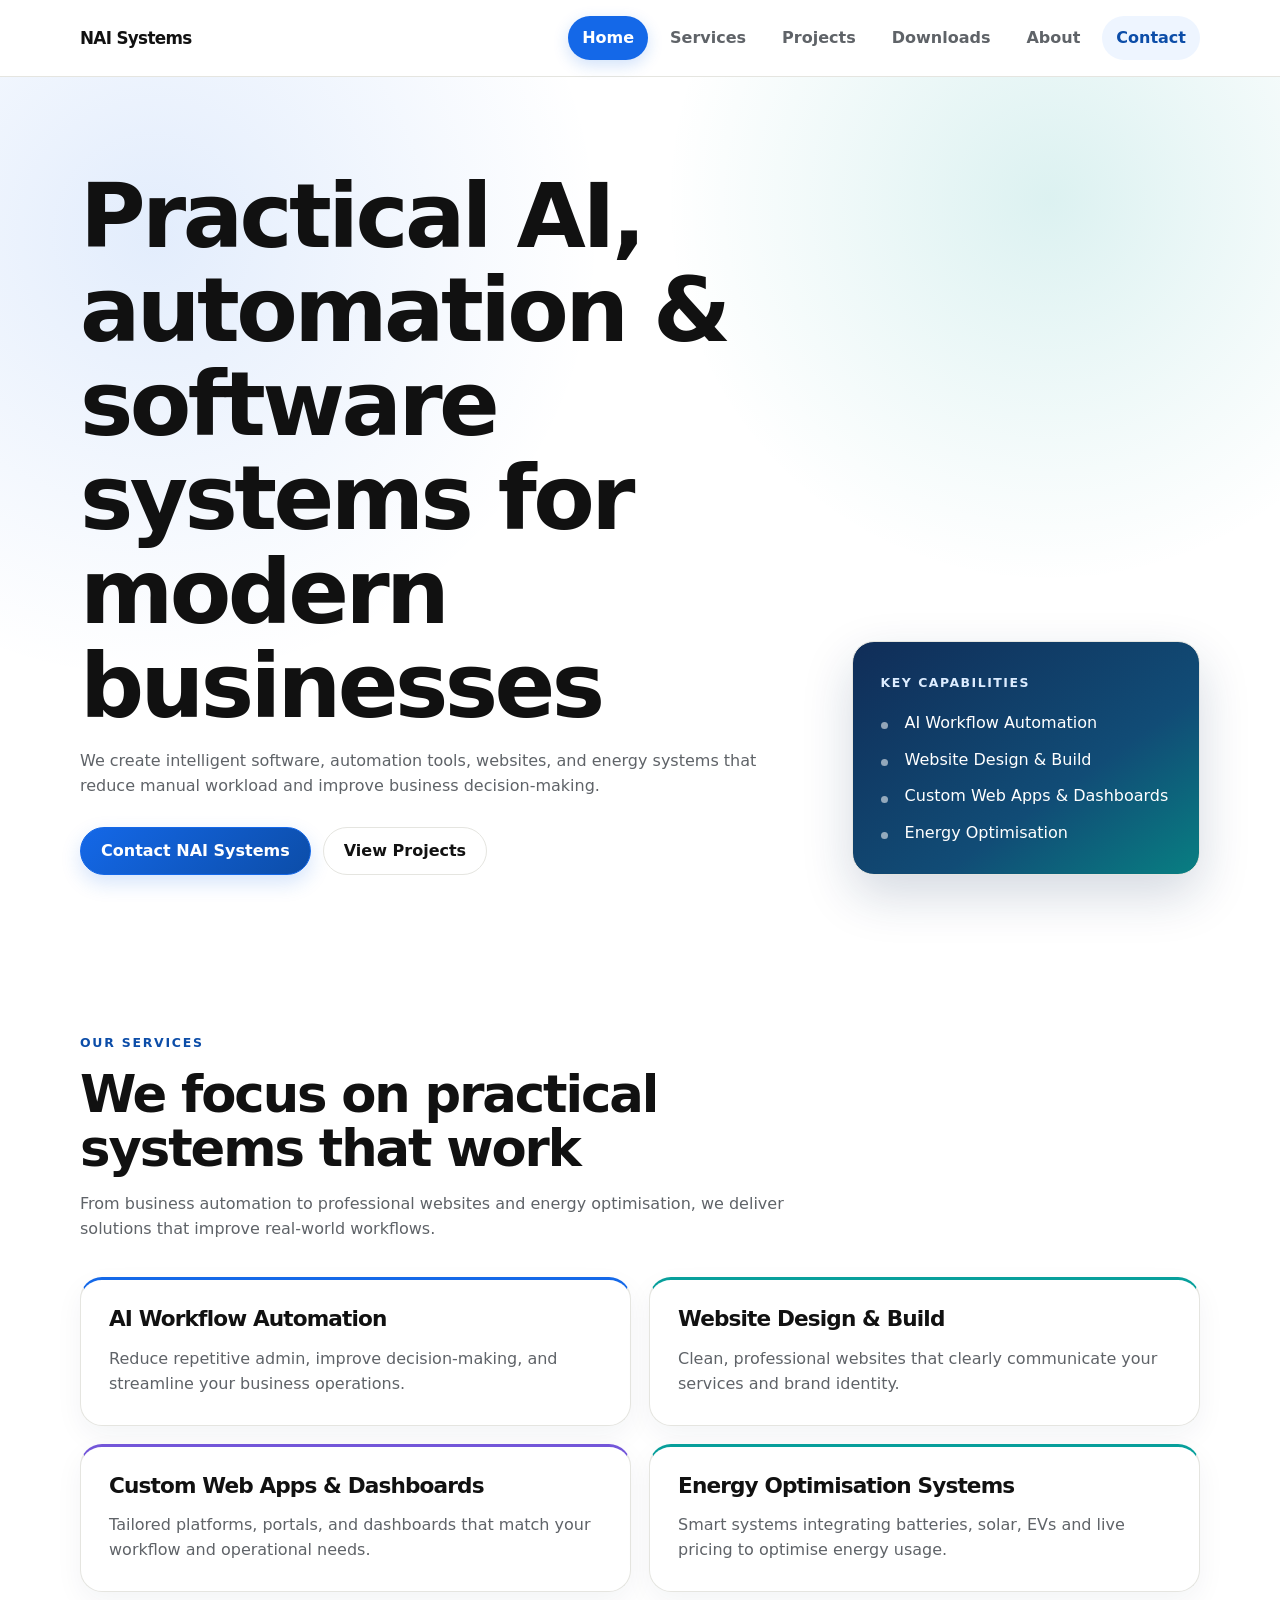
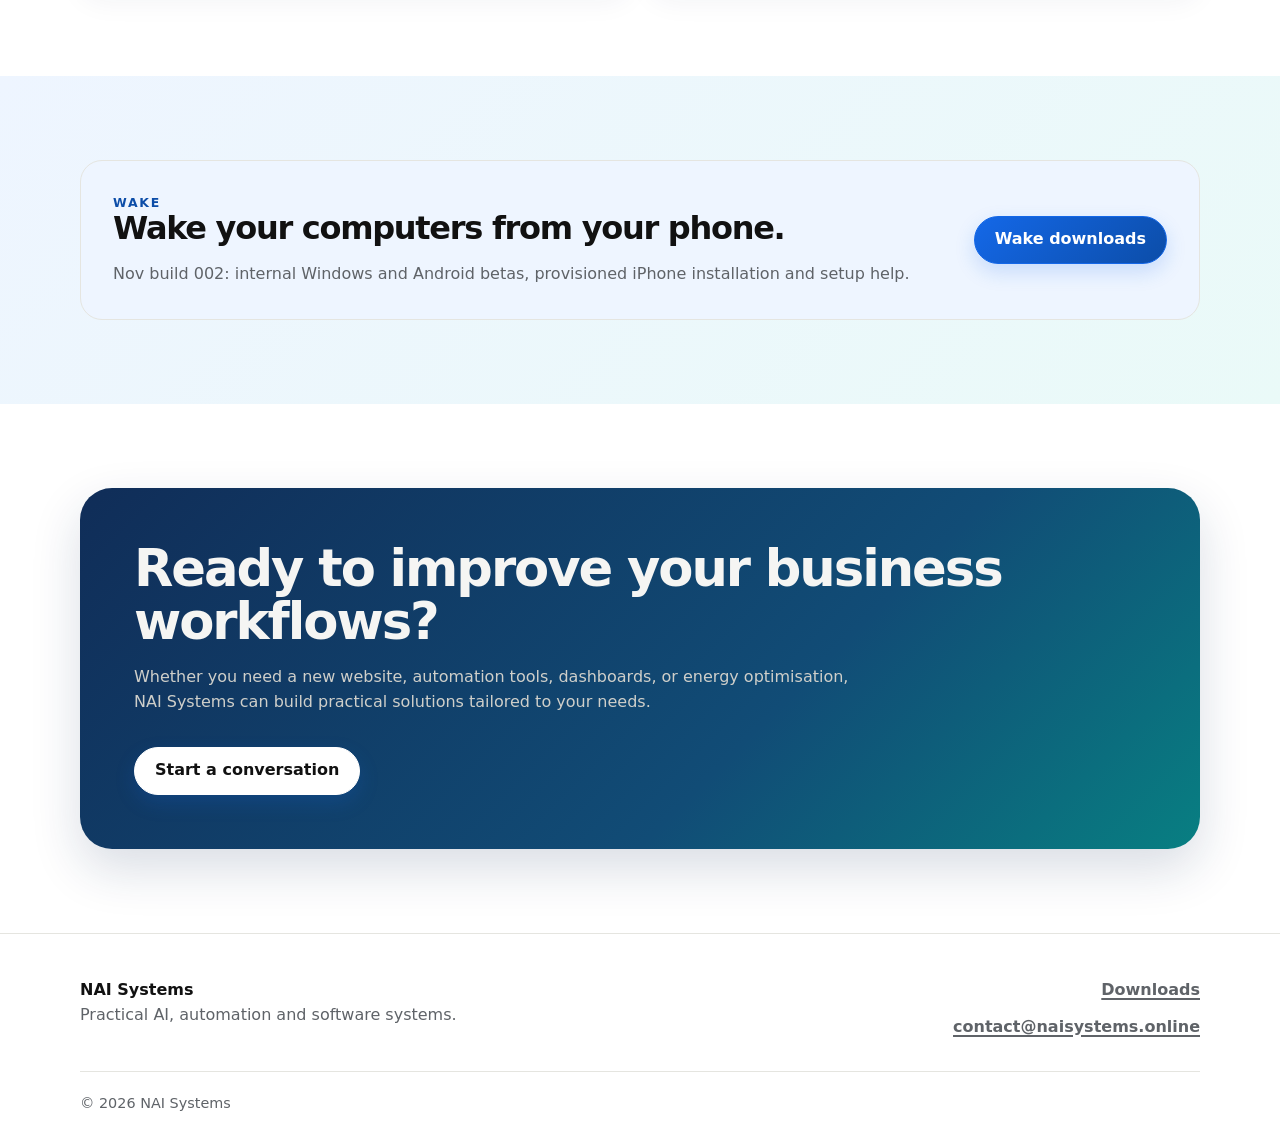
==== commit 9b078e53: "Update Wake internal downloads to Nov build 002" ====
--- a/index.html
+++ b/index.html
@@ -93,9 +93,9 @@
   <section class="section muted" aria-labelledby="wake-downloads-heading">
     <div class="container wake-home-callout">
       <div>
-        <p class="eyebrow">Wake by NAI Systems</p>
+        <p class="eyebrow">Wake</p>
         <h2 id="wake-downloads-heading">Wake your computers from your phone.</h2>
-        <p>Windows Agent beta, Android beta availability and installation help.</p>
+        <p>Nov build 002: internal Windows and Android betas, provisioned iPhone installation and setup help.</p>
       </div>
       <a class="button primary" href="downloads.html">Wake downloads</a>
     </div>
--- a/css/styles.css
+++ b/css/styles.css
@@ -645,7 +645,7 @@
 .release-badge { display: inline-block; padding: 5px 10px; border-radius: 999px; background: var(--accent-soft); color: var(--accent-dark); font-size: 0.78rem; font-weight: 750; }
 .release-badge.pending { background: #fff4db; color: #77500a; }
 .download-grid,
-.installation-grid { display: grid; grid-template-columns: repeat(2, minmax(0, 1fr)); gap: 24px; }
+.installation-grid { display: grid; grid-template-columns: repeat(3, minmax(0, 1fr)); gap: 24px; }
 .downloads-section { padding: 52px 0; }
 .download-card { display: flex; flex-direction: column; padding: 28px; border: 1px solid var(--line); border-radius: var(--radius); background: #fff; box-shadow: 0 10px 28px #102d580a; }
 .download-card-heading { display: flex; flex-wrap: wrap; gap: 12px; justify-content: space-between; align-items: center; margin-bottom: 22px; }
@@ -677,7 +677,8 @@
 .checksum code { display: block; overflow-wrap: anywhere; margin-top: 12px; padding: 12px; border-radius: 8px; background: var(--soft); }
 #installation,
 #windows-install,
-#android-install { scroll-margin-top: 100px; }
+#android-install,
+#iphone-install { scroll-margin-top: 100px; }
 .wake-home-callout { display: flex; gap: 24px; align-items: center; justify-content: space-between; padding: 32px; border: 1px solid var(--line); border-radius: var(--radius); background: var(--accent-soft); }
 .wake-home-callout h2 { font-size: 2rem; }
 .wake-home-callout p { margin-bottom: 0; }
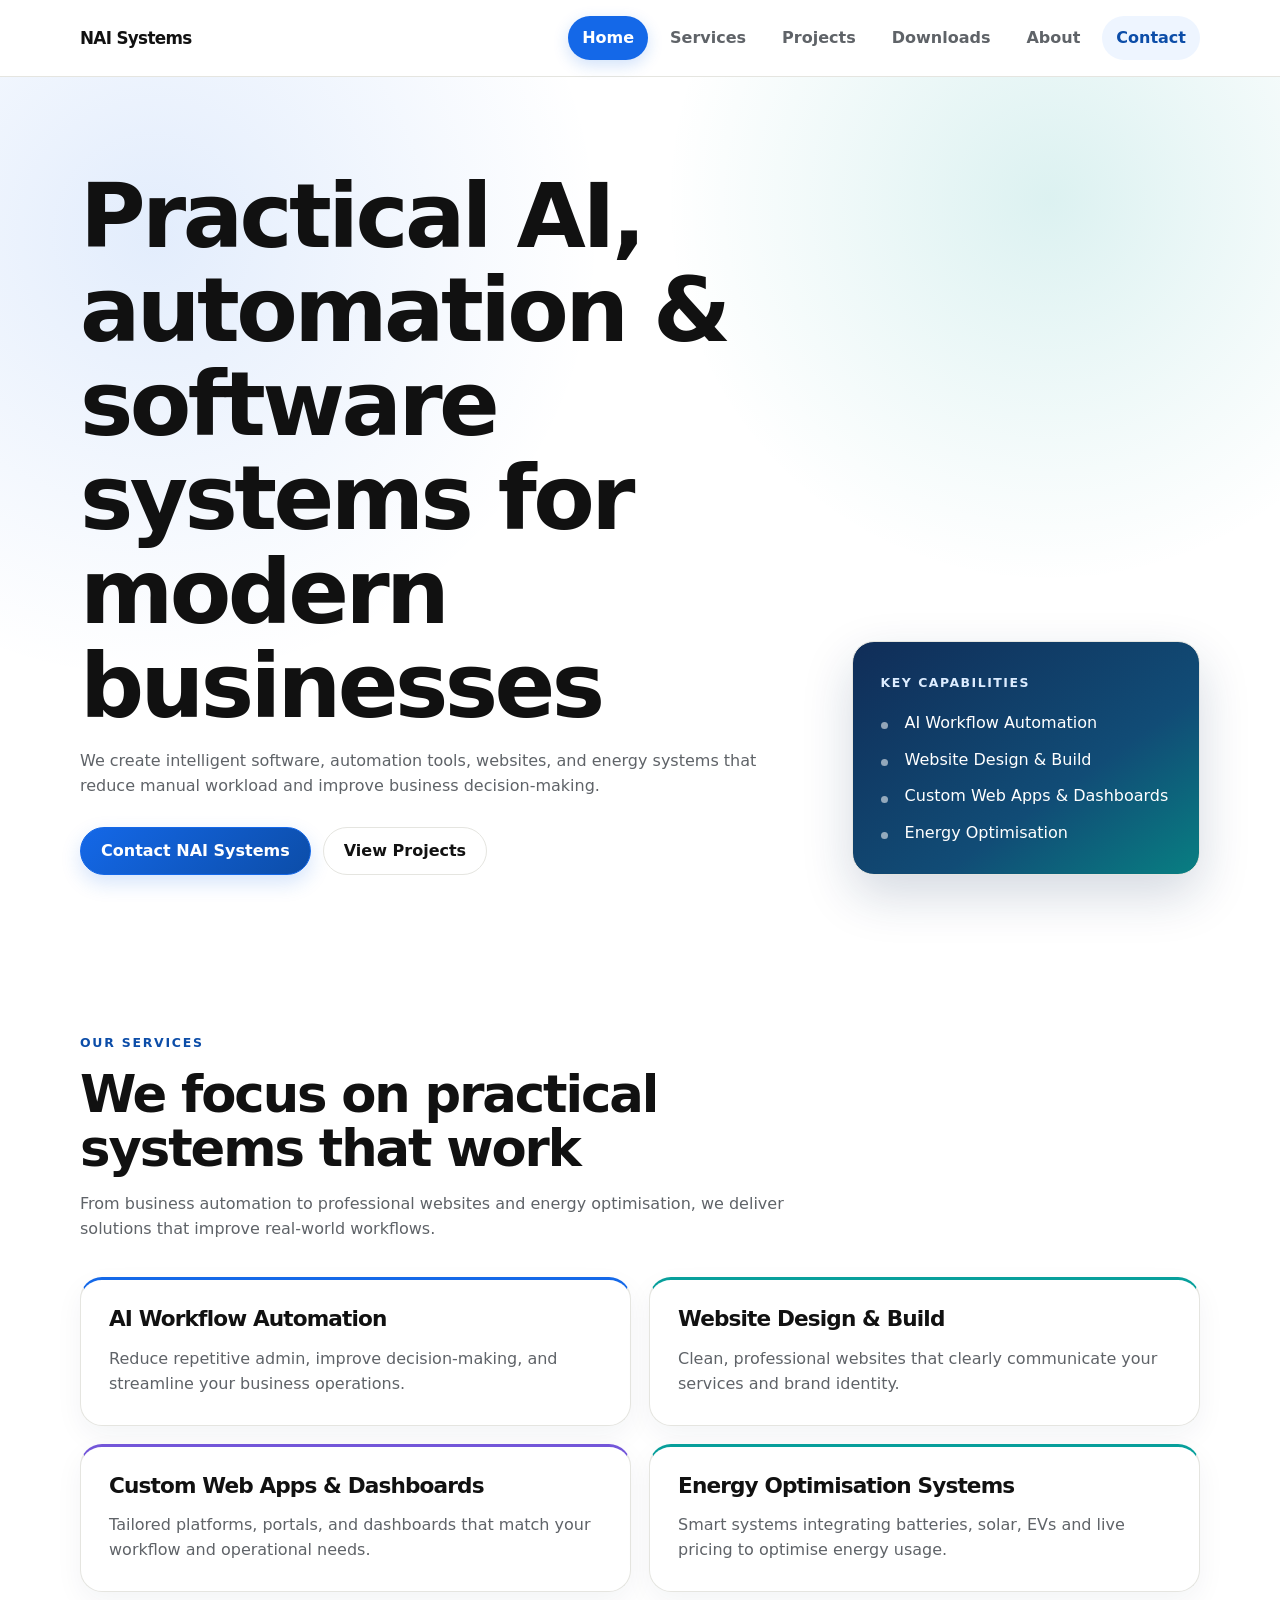
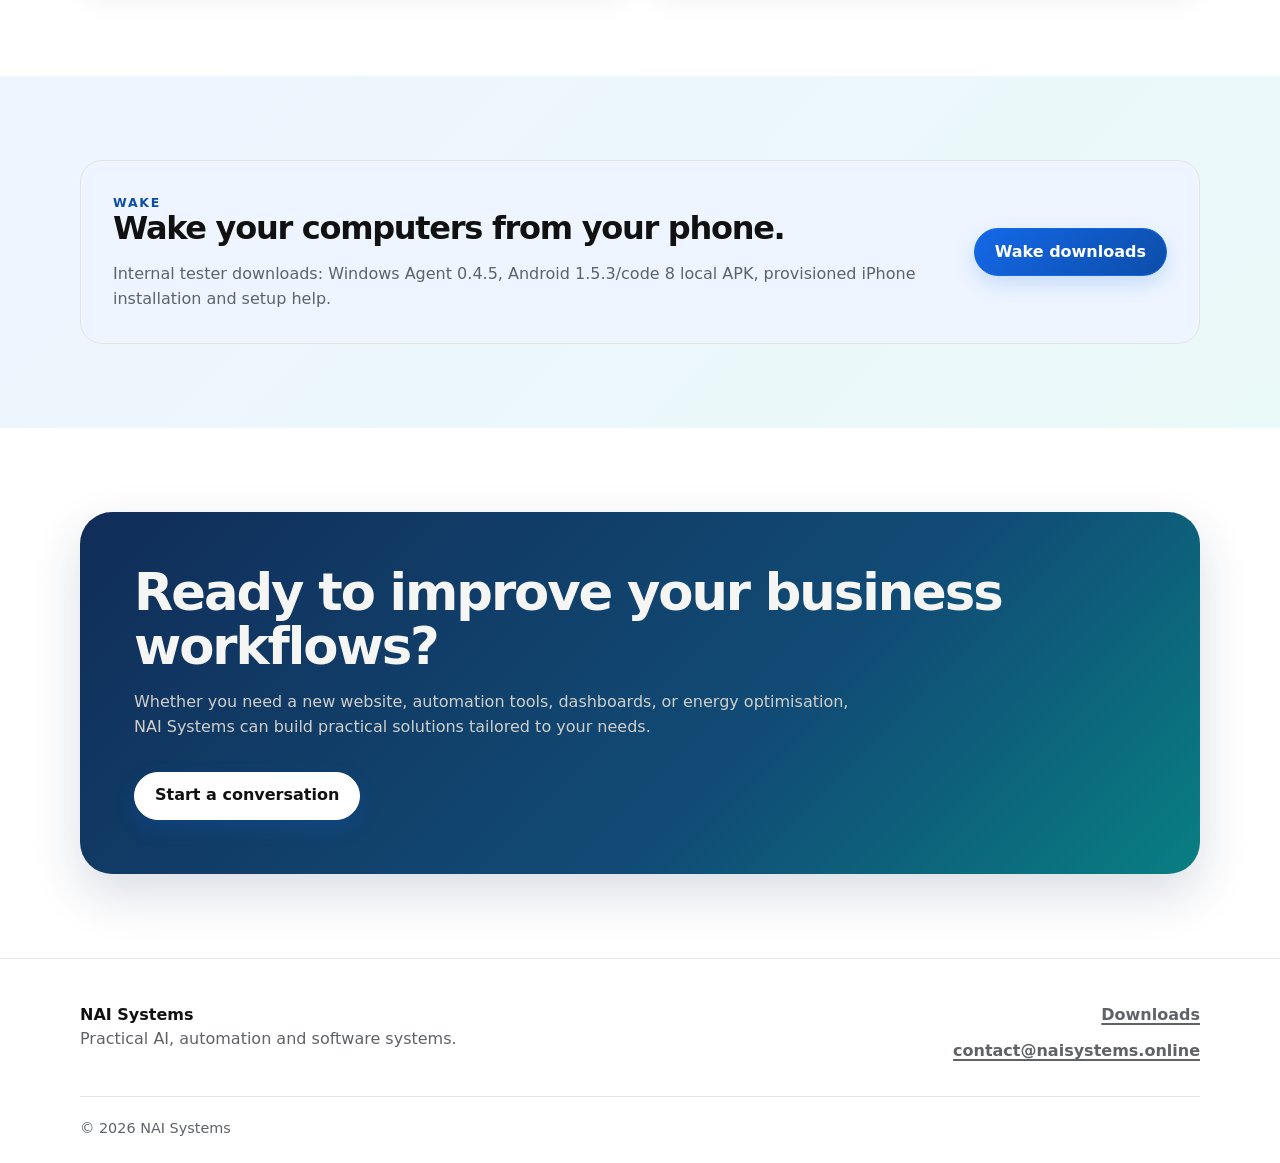
==== commit baf80e1d: "Publish Wake tester installers and device-aware downloads" ====
--- a/index.html
+++ b/index.html
@@ -95,7 +95,7 @@
       <div>
         <p class="eyebrow">Wake</p>
         <h2 id="wake-downloads-heading">Wake your computers from your phone.</h2>
-        <p>Nov build 002: internal Windows and Android betas, provisioned iPhone installation and setup help.</p>
+        <p>Internal tester downloads: Windows Agent 0.4.5, Android 1.5.3/code 8 local APK, provisioned iPhone installation and setup help.</p>
       </div>
       <a class="button primary" href="downloads.html">Wake downloads</a>
     </div>
--- a/css/styles.css
+++ b/css/styles.css
@@ -647,6 +647,15 @@
 .download-grid,
 .installation-grid { display: grid; grid-template-columns: repeat(3, minmax(0, 1fr)); gap: 24px; }
 .downloads-section { padding: 52px 0; }
+.download-recommendation { display: flex; flex-wrap: wrap; align-items: center; gap: 16px 24px; margin-bottom: 24px; padding: 22px 28px; border: 1px solid var(--line); border-radius: var(--radius); background: var(--accent-soft); }
+.download-recommendation[hidden],
+.download-recommendation [hidden] { display: none; }
+.download-choice { display: grid; gap: 6px; }
+.download-choice label { font-weight: 750; }
+.download-choice select { max-width: 100%; min-height: 44px; padding: 8px 12px; border: 1px solid var(--line); border-radius: 8px; background: #fff; color: var(--text); font: inherit; }
+.download-choice select:focus-visible { outline: 3px solid var(--accent); outline-offset: 3px; }
+.download-recommendation p { flex: 1 1 220px; margin: 0; font-size: 0.9rem; }
+.download-recommendation .button { flex-shrink: 0; }
 .download-card { display: flex; flex-direction: column; padding: 28px; border: 1px solid var(--line); border-radius: var(--radius); background: #fff; box-shadow: 0 10px 28px #102d580a; }
 .download-card-heading { display: flex; flex-wrap: wrap; gap: 12px; justify-content: space-between; align-items: center; margin-bottom: 22px; }
 .platform-label { color: var(--muted); font-size: 0.85rem; font-weight: 750; }
@@ -693,6 +702,8 @@
 }
 
 @media (max-width: 520px) {
+  .download-recommendation { padding: 22px; }
+  .download-choice { width: 100%; }
   .download-card { padding: 22px; }
   .wake-hero { padding: 36px 0; }
   .wake-lockup { gap: 8px; }
